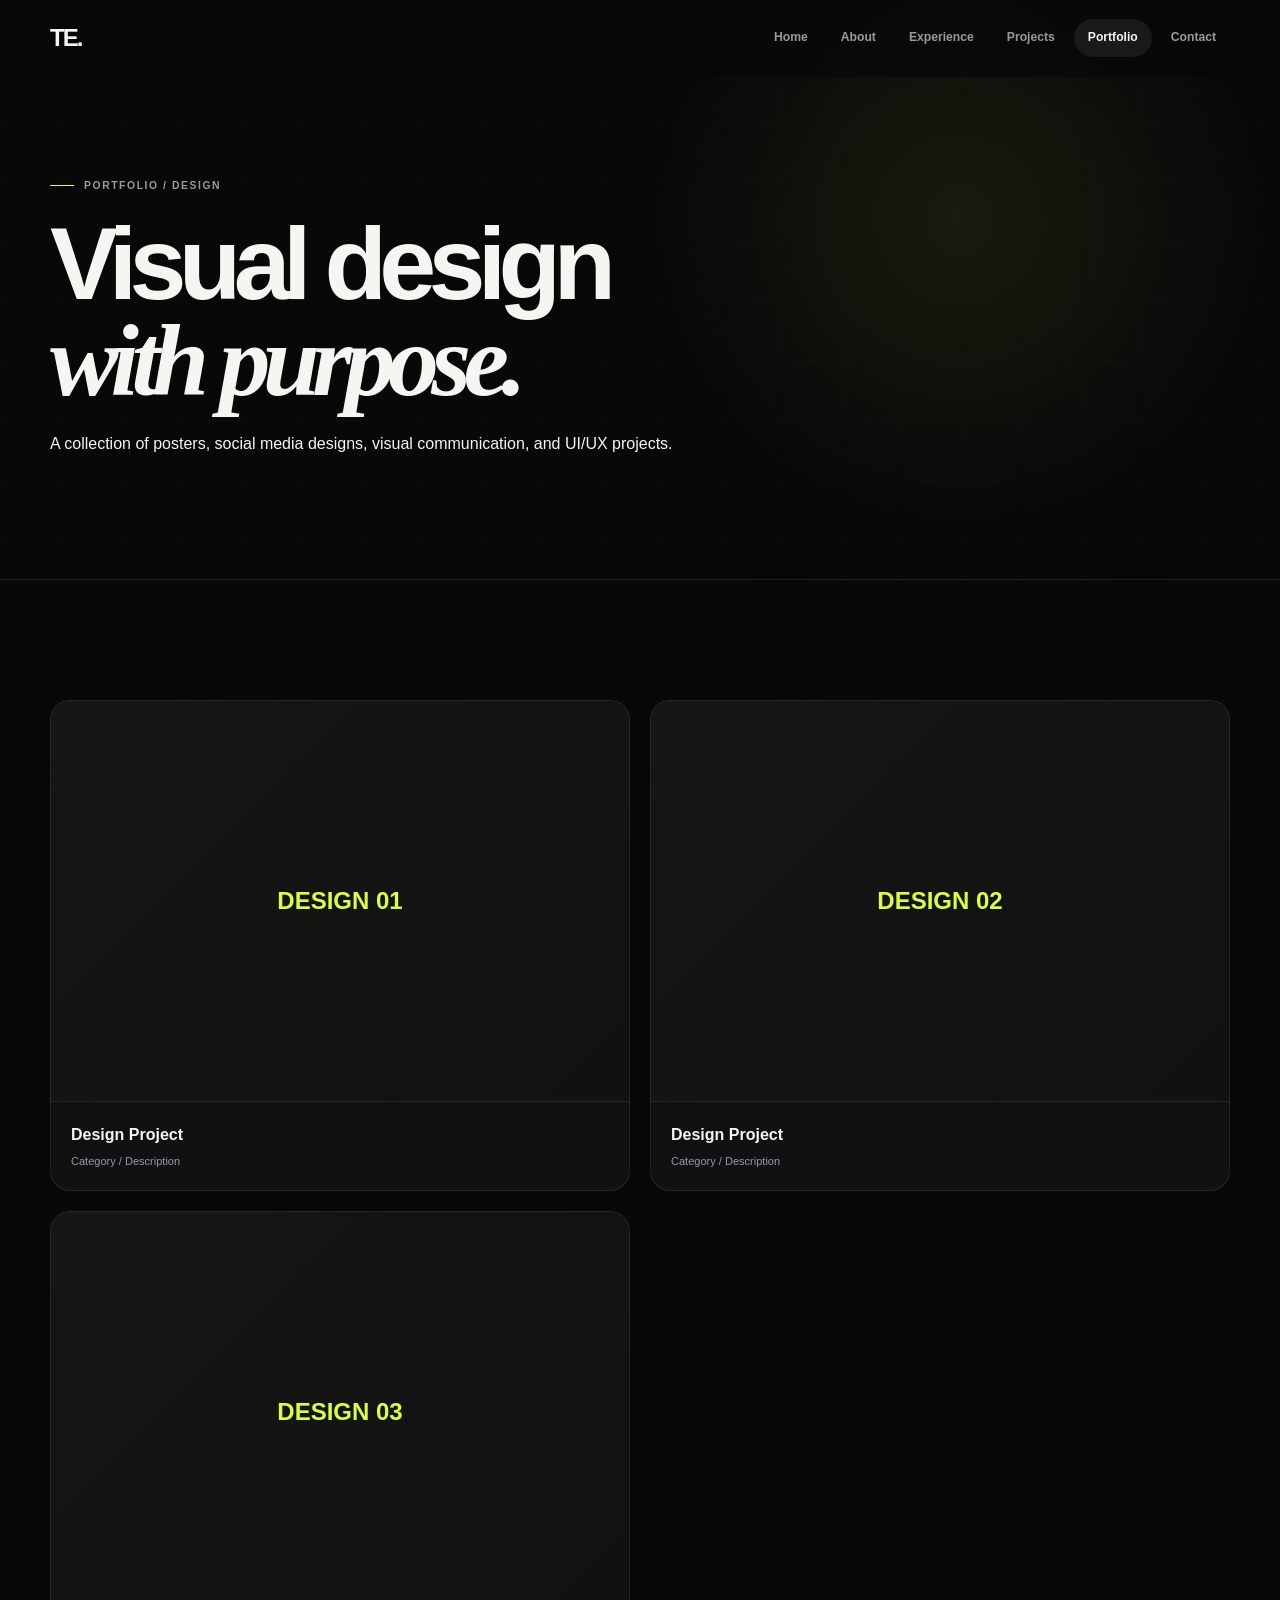
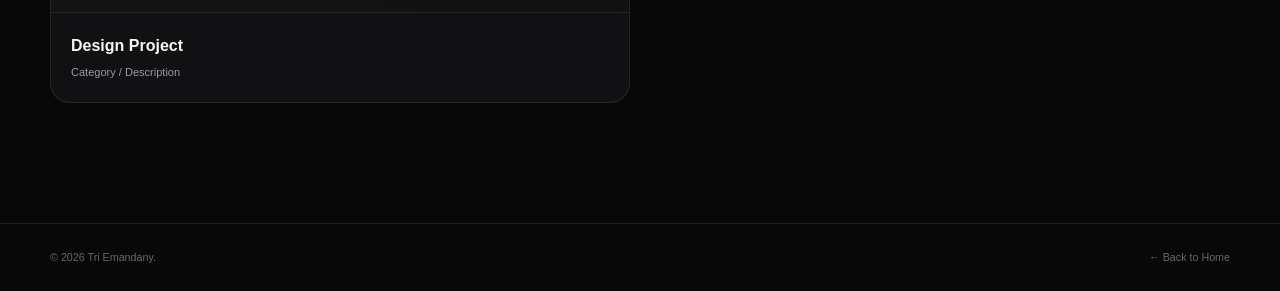
==== design.html @ a09cac3f "Add files via upload" ====
<!DOCTYPE html>
<html lang="en">

<head>

    <meta charset="UTF-8">

    <meta
        name="viewport"
        content="width=device-width, initial-scale=1.0"
    >

    <meta
        name="description"
        content="Tri Emandany — Design Portfolio"
    >

    <title>
        Design Portfolio — Tri Emandany
    </title>

    <link rel="stylesheet" href="style.css">

</head>


<body>

<header class="site-header">

    <div class="container">

        <a
            href="index.html"
            class="logo"
        >
            TE.
        </a>


        <button
            class="menu-toggle"
            type="button"
            aria-label="Open navigation"
            aria-expanded="false"
        >
            <span></span>
            <span></span>
        </button>


        <nav
            class="navigation"
            aria-label="Main navigation"
        >

            <a href="index.html">
                Home
            </a>

            <a href="index.html#about">
                About
            </a>

            <a href="index.html#experience">
                Experience
            </a>

            <a href="index.html#projects">
                Projects
            </a>

            <a
                href="design.html"
                class="active"
            >
                Portfolio
            </a>

            <a href="index.html#contact">
                Contact
            </a>

        </nav>

    </div>

</header>


<main>

    <section class="portfolio-page-header">

        <div class="container">

            <p class="section-label">
                PORTFOLIO / DESIGN
            </p>

            <h1>
                Visual design
                <em>with purpose.</em>
            </h1>

            <p>
                A collection of posters, social media
                designs, visual communication, and
                UI/UX projects.
            </p>

        </div>

    </section>


    <section class="section portfolio-gallery">

        <div class="container">

            <!-- Design projects will be added here -->

            <div class="gallery-grid">

                <article class="gallery-item">
                    <div class="gallery-placeholder">
                        DESIGN 01
                    </div>

                    <div class="gallery-info">
                        <h2>
                            Design Project
                        </h2>

                        <p>
                            Category / Description
                        </p>
                    </div>
                </article>


                <article class="gallery-item">
                    <div class="gallery-placeholder">
                        DESIGN 02
                    </div>

                    <div class="gallery-info">
                        <h2>
                            Design Project
                        </h2>

                        <p>
                            Category / Description
                        </p>
                    </div>
                </article>


                <article class="gallery-item">
                    <div class="gallery-placeholder">
                        DESIGN 03
                    </div>

                    <div class="gallery-info">
                        <h2>
                            Design Project
                        </h2>

                        <p>
                            Category / Description
                        </p>
                    </div>
                </article>

            </div>

        </div>

    </section>

</main>


<footer>

    <div class="container footer-content">

        <p>
            © 2026 Tri Emandany.
        </p>

        <a href="index.html">
            ← Back to Home
        </a>

    </div>

</footer>


<script src="main.js"></script>

</body>

</html>
---- style.css ----
/* =========================================================
   TRI EMANDANY PORTFOLIO
   FINAL GLOBAL CSS
   ========================================================= */

:root {

    --bg: #080809;
    --bg-soft: #0d0d0f;

    --surface: #111113;
    --surface-hover: #1a1a1d;

    --text: #f5f5f2;
    --text-soft: #d8d8dc;

    --muted: #99999f;
    --muted-dark: #66666d;

    --border: rgba(255,255,255,.09);
    --border-soft: rgba(255,255,255,.05);
    --border-hover: rgba(255,255,255,.20);

    --accent: #d9ff3f;
    --accent-hover: #c8ed34;

    --serif: "Playfair Display", Georgia, serif;
    --sans: "Inter", Arial, sans-serif;

    --container: 1180px;

    --radius-sm: 10px;
    --radius-md: 20px;
    --radius-lg: 28px;

    --ease: cubic-bezier(.2,.7,.2,1);
}


/* =========================================================
   RESET
   ========================================================= */

* {
    margin: 0;
    padding: 0;
    box-sizing: border-box;
}

html {
    scroll-behavior: smooth;
}

body {
    min-width: 320px;

    background: var(--bg);
    color: var(--text);

    font-family: var(--sans);

    line-height: 1.6;

    overflow-x: hidden;
}

body.menu-open {
    overflow: hidden;
}

a {
    color: inherit;
    text-decoration: none;
}

button,
input,
textarea,
select {
    font: inherit;
}

button {
    color: inherit;
}

img,
iframe,
video {
    max-width: 100%;
}

img {
    display: block;
}

::selection {
    background: var(--accent);
    color: var(--bg);
}


/* =========================================================
   SCROLLBAR
   ========================================================= */

::-webkit-scrollbar {
    width: 8px;
}

::-webkit-scrollbar-track {
    background: var(--bg);
}

::-webkit-scrollbar-thumb {
    background: #303034;
    border-radius: 999px;
}

::-webkit-scrollbar-thumb:hover {
    background: #45454b;
}


/* =========================================================
   CONTAINER
   ========================================================= */

.container {
    width:
        min(
            var(--container),
            calc(100% - 40px)
        );

    margin-inline: auto;
}


/* =========================================================
   HEADER
   ========================================================= */

.site-header {
    position: fixed;

    top: 0;
    left: 0;

    width: 100%;

    z-index: 1000;

    background:
        rgba(8,8,9,.70);

    backdrop-filter:
        blur(18px);

    -webkit-backdrop-filter:
        blur(18px);

    border-bottom:
        1px solid transparent;

    transition:
        background .3s ease,
        border-color .3s ease,
        box-shadow .3s ease;
}

.site-header.scrolled {
    background:
        rgba(8,8,9,.94);

    border-color:
        var(--border);

    box-shadow:
        0 10px 35px
        rgba(0,0,0,.18);
}

.site-header > .container {
    min-height:
        76px;

    display:
        flex;

    align-items:
        center;

    justify-content:
        space-between;
}


/* =========================================================
   LOGO
   ========================================================= */

.logo {
    display:
        inline-flex;

    align-items:
        center;

    font-size:
        1.5rem;

    font-weight:
        800;

    letter-spacing:
        -.08em;
}

.logo span {
    color:
        var(--accent);
}


/* =========================================================
   NAV
   ========================================================= */

.navigation {
    display:
        flex;

    align-items:
        center;

    gap:
        5px;
}

.navigation > a {
    min-height:
        38px;

    padding:
        0 14px;

    display:
        inline-flex;

    align-items:
        center;

    border-radius:
        999px;

    color:
        var(--muted);

    font-size:
        .76rem;

    font-weight:
        600;

    transition:
        color .25s ease,
        background .25s ease;
}

.navigation > a:hover,
.navigation > a.active {
    color:
        var(--text);

    background:
        rgba(255,255,255,.07);
}


/* =========================================================
   NAV DROPDOWN
   ========================================================= */

.nav-dropdown {
    position:
        relative;
}

.nav-dropdown-button {
    min-height:
        38px;

    padding:
        0 14px;

    display:
        inline-flex;

    align-items:
        center;

    gap:
        5px;

    border:
        0;

    border-radius:
        999px;

    background:
        transparent;

    color:
        var(--muted);

    cursor:
        pointer;

    font-size:
        .76rem;

    font-weight:
        600;

    transition:
        color .25s ease,
        background .25s ease;
}

.nav-dropdown-button:hover {
    color:
        var(--text);

    background:
        rgba(255,255,255,.07);
}

.nav-dropdown-button span {
    font-size:
        .62rem;

    transition:
        transform .25s ease;
}

.nav-dropdown.open
.nav-dropdown-button span {
    transform:
        rotate(180deg);
}

.nav-dropdown-menu {
    position:
        absolute;

    top:
        calc(100% + 10px);

    left:
        50%;

    min-width:
        190px;

    padding:
        8px;

    transform:
        translate(-50%,10px);

    opacity:
        0;

    visibility:
        hidden;

    pointer-events:
        none;

    background:
        rgba(17,17,19,.97);

    backdrop-filter:
        blur(18px);

    border:
        1px solid
        var(--border);

    border-radius:
        var(--radius-sm);

    box-shadow:
        0 20px 50px
        rgba(0,0,0,.3);

    transition:
        opacity .25s ease,
        transform .25s ease,
        visibility .25s ease;
}

.nav-dropdown:hover
.nav-dropdown-menu,
.nav-dropdown.open
.nav-dropdown-menu {
    opacity:
        1;

    visibility:
        visible;

    pointer-events:
        auto;

    transform:
        translate(-50%,0);
}

.nav-dropdown-menu a {
    display:
        block;

    padding:
        11px 12px;

    border-radius:
        8px;

    color:
        var(--muted);

    font-size:
        .73rem;

    font-weight:
        600;
}

.nav-dropdown-menu a:hover,
.nav-dropdown-menu a.active {
    color:
        var(--text);

    background:
        rgba(255,255,255,.06);
}


/* =========================================================
   MOBILE MENU
   ========================================================= */

.menu-toggle {
    display:
        none;

    width:
        44px;

    height:
        44px;

    border:
        0;

    background:
        transparent;

    cursor:
        pointer;
}

.menu-toggle span {
    display:
        block;

    width:
        22px;

    height:
        1px;

    margin:
        5px auto;

    background:
        var(--text);

    transition:
        transform .25s ease;
}

.menu-toggle.open
span:first-child {
    transform:
        translateY(3px)
        rotate(45deg);
}

.menu-toggle.open
span:last-child {
    transform:
        translateY(-3px)
        rotate(-45deg);
}


/* =========================================================
   GENERAL
   ========================================================= */

.section {
    padding:
        120px 0;
}

.section-label,
.hero-label {
    display:
        flex;

    align-items:
        center;

    gap:
        10px;

    color:
        var(--muted);

    font-size:
        .65rem;

    font-weight:
        700;

    letter-spacing:
        .15em;

    text-transform:
        uppercase;
}

.section-label::before,
.hero-label::before {
    content:
        "";

    width:
        24px;

    height:
        1px;

    background:
        var(--accent);
}

.section-heading {
    max-width:
        850px;

    margin-bottom:
        60px;
}

.section-heading h2 {
    margin-top:
        18px;

    font-size:
        clamp(
            2.7rem,
            5vw,
            5rem
        );

    line-height:
        .98;

    letter-spacing:
        -.065em;
}

.section-heading em,
.hero h1 em {
    font-family:
        var(--serif);

    font-weight:
        600;
}


/* =========================================================
   BUTTONS
   ========================================================= */

.button {
    min-height:
        48px;

    padding:
        0 20px;

    display:
        inline-flex;

    align-items:
        center;

    justify-content:
        center;

    gap:
        10px;

    border:
        1px solid transparent;

    border-radius:
        999px;

    font-size:
        .76rem;

    font-weight:
        700;

    transition:
        transform .25s ease,
        background .25s ease,
        color .25s ease,
        border-color .25s ease;
}

.button-primary {
    background:
        var(--accent);

    color:
        var(--bg);
}

.button-primary:hover {
    background:
        var(--accent-hover);

    transform:
        translateY(-3px);
}

.button-secondary {
    border-color:
        var(--border-hover);

    color:
        var(--text);
}

.button-secondary:hover {
    color:
        var(--bg);

    background:
        var(--accent);

    border-color:
        var(--accent);

    transform:
        translateY(-3px);
}


/* =========================================================
   HERO
   ========================================================= */

.hero {
    min-height:
        760px;

    padding:
        150px 0 100px;

    display:
        flex;

    align-items:
        center;

    position:
        relative;

    overflow:
        hidden;

    background:
        radial-gradient(
            circle at 78% 35%,
            rgba(217,255,63,.08),
            transparent 30%
        );
}

.hero::before {
    content:
        "";

    position:
        absolute;

    inset:
        0;

    background-image:
        linear-gradient(
            rgba(255,255,255,.025)
            1px,
            transparent 1px
        ),
        linear-gradient(
            90deg,
            rgba(255,255,255,.025)
            1px,
            transparent 1px
        );

    background-size:
        60px 60px;

    opacity:
        .4;

    mask-image:
        linear-gradient(
            to bottom,
            black,
            transparent
        );
}

.hero-container {
    display:
        grid;

    grid-template-columns:
        minmax(0,1.25fr)
        minmax(300px,.75fr);

    gap:
        80px;

    align-items:
        center;

    position:
        relative;

    z-index:
        2;
}

.hero h1 {
    max-width:
        800px;

    margin:
        22px 0;

    font-size:
        clamp(
            3.6rem,
            8vw,
            7.5rem
        );

    line-height:
        .93;

    letter-spacing:
        -.075em;

    font-weight:
        800;
}

.hero h1 span {
    color:
        var(--accent);
}

.hero h1 em {
    display:
        block;
}

.hero-description {
    max-width:
        590px;

    color:
        var(--muted);

    font-size:
        1rem;

    line-height:
        1.8;
}

.hero-actions {
    display:
        flex;

    flex-wrap:
        wrap;

    gap:
        12px;

    margin-top:
        34px;
}

.hero-meta {
    display:
        flex;

    flex-wrap:
        wrap;

    gap:
        35px;

    margin-top:
        32px;
}

.hero-meta-item {
    display:
        flex;

    flex-direction:
        column;

    gap:
        3px;
}

.hero-meta-item span {
    color:
        var(--muted-dark);

    font-size:
        .62rem;

    text-transform:
        uppercase;

    letter-spacing:
        .1em;
}

.hero-meta-item strong {
    color:
        var(--text-soft);

    font-size:
        .74rem;

    font-weight:
        500;
}


/* =========================================================
   HERO CARD
   ========================================================= */

.hero-card {
    min-height:
        430px;

    padding:
        25px;

    display:
        flex;

    flex-direction:
        column;

    justify-content:
        space-between;

    border:
        1px solid
        var(--border);

    border-radius:
        var(--radius-lg);

    background:
        linear-gradient(
            145deg,
            rgba(255,255,255,.07),
            rgba(255,255,255,.015)
        );

    box-shadow:
        inset 0 1px
        rgba(255,255,255,.05);

    transform:
        rotate(2deg);

    transition:
        transform .45s ease;
}

.hero-card:hover {
    transform:
        rotate(0deg)
        translateY(-6px);
}

.availability {
    display:
        flex;

    align-items:
        center;

    gap:
        9px;

    color:
        var(--muted);

    font-size:
        .63rem;

    letter-spacing:
        .08em;

    text-transform:
        uppercase;
}

.status-dot {
    width:
        7px;

    height:
        7px;

    border-radius:
        50%;

    background:
        var(--accent);

    box-shadow:
        0 0 15px
        rgba(217,255,63,.65);
}

.hero-monogram {
    font-size:
        clamp(
            7rem,
            15vw,
            11rem
        );

    line-height:
        .7;

    font-weight:
        800;

    letter-spacing:
        -.12em;

    color:
        transparent;

    -webkit-text-stroke:
        1px
        rgba(255,255,255,.24);
}

.hero-card > p {
    max-width:
        270px;

    color:
        #b8b8bc;

    font-size:
        .84rem;
}

.scroll-indicator {
    display:
        flex;

    align-items:
        center;

    gap:
        8px;

    color:
        var(--muted-dark);

    font-size:
        .63rem;

    text-transform:
        uppercase;

    letter-spacing:
        .1em;
}

.scroll-indicator span {
    width:
        7px;

    height:
        7px;

    border:
        1px solid
        var(--accent);

    border-radius:
        50%;
}


/* =========================================================
   ABOUT
   ========================================================= */

.about {
    background:
        var(--bg-soft);

    border-top:
        1px solid
        var(--border);

    border-bottom:
        1px solid
        var(--border);
}

.about-profile-layout {
    display:
        grid;

    grid-template-columns:
        minmax(280px,.65fr)
        minmax(0,1.35fr);

    gap:
        80px;

    align-items:
        center;
}

.profile-column {
    display:
        flex;

    flex-direction:
        column;

    align-items:
        center;
}

.profile-picture-wrapper {
    width:
        clamp(
            230px,
            28vw,
            360px
        );

    aspect-ratio:
        1;

    position:
        relative;

    display:
        grid;

    place-items:
        center;
}

.profile-picture {
    width:
        calc(100% - 22px);

    height:
        calc(100% - 22px);

    object-fit:
        cover;

    border-radius:
        50%;

    border:
        1px solid
        rgba(255,255,255,.16);

    background:
        var(--surface);

    position:
        relative;

    z-index:
        2;

    transition:
        transform .45s ease,
        border-color .35s ease;
}

.profile-picture-wrapper:hover
.profile-picture {
    transform:
        scale(1.025);

    border-color:
        rgba(217,255,63,.35);
}

.profile-ring {
    position:
        absolute;

    inset:
        0;

    border:
        1px solid
        var(--accent);

    border-radius:
        50%;

    opacity:
        .42;

    z-index:
        1;

    transform:
        rotate(-12deg);

    transition:
        transform .55s ease,
        opacity .35s ease;
}

.profile-picture-wrapper:hover
.profile-ring {
    transform:
        rotate(8deg)
        scale(1.035);

    opacity:
        .75;
}

.profile-picture-wrapper::after {
    content:
        "";

    position:
        absolute;

    width:
        78%;

    height:
        78%;

    border:
        1px dashed
        rgba(255,255,255,.12);

    border-radius:
        50%;

    z-index:
        0;

    transform:
        translate(
            10px,
            -8px
        );
}

.profile-caption {
    margin-top:
        25px;

    text-align:
        center;
}

.profile-caption span {
    display:
        block;

    margin-bottom:
        5px;

    color:
        var(--text);

    font-size:
        .7rem;

    font-weight:
        800;

    letter-spacing:
        .16em;
}

.profile-caption p {
    color:
        var(--muted);

    font-size:
        .67rem;
}

.about-content {
    display:
        flex;

    flex-direction:
        column;

    gap:
        18px;
}

.about-lead {
    max-width:
        650px;

    color:
        var(--text-soft);

    font-size:
        1.25rem;

    line-height:
        1.6;
}

.about-content >
p:not(.about-lead) {
    max-width:
        650px;

    color:
        var(--muted);

    font-size:
        .85rem;

    line-height:
        1.75;
}

.about-note {
    display:
        flex;

    gap:
        18px;

    padding:
        25px 0;

    margin:
        8px 0;

    border-top:
        1px solid
        var(--border);

    border-bottom:
        1px solid
        var(--border);
}

.about-note > span {
    color:
        var(--accent);

    font-size:
        .65rem;

    font-weight:
        700;
}

.about-note p {
    color:
        var(--muted);

    font-size:
        .75rem;
}


/* =========================================================
   VIDEO CARD
   ========================================================= */

.video-card {
    overflow:
        hidden;

    margin-top:
        8px;

    border:
        1px solid
        var(--border);

    border-radius:
        var(--radius-md);

    background:
        var(--surface);
}

.video-header {
    min-height:
        68px;

    padding:
        15px 20px;

    display:
        flex;

    align-items:
        center;

    justify-content:
        space-between;

    border-bottom:
        1px solid
        var(--border);
}

.video-header small {
    display:
        block;

    margin-bottom:
        4px;

    color:
        var(--accent);

    font-size:
        .55rem;

    letter-spacing:
        .13em;
}

.video-header h3 {
    font-size:
        .84rem;
}

.video-header > span {
    color:
        var(--muted-dark);
}

.video-card iframe {
    display:
        block;

    width:
        100%;

    aspect-ratio:
        16 / 9;

    border:
        0;
}


/* =========================================================
   EXPERIENCE
   ========================================================= */

.experience {
    background:
        var(--bg);
}


.experience-list {
    border-top:
        1px solid
        var(--border);
}


.experience-item {

    min-height:
        145px;

    display:
        grid;

    grid-template-columns:
        150px
        minmax(0,1fr)
        150px;

    gap:
        35px;

    align-items:
        center;

    padding:
        30px
        0;

    border-bottom:
        1px solid
        var(--border);

    position:
        relative;

    transition:
        padding .3s ease,
        background .3s ease;

}


.experience-item:hover {

    padding-left:
        12px;

    background:
        linear-gradient(
            90deg,
            rgba(217,255,63,.025),
            transparent
        );

}


.experience-year {

    color:
        var(--muted-dark);

    font-size:
        .68rem;

    font-weight:
        700;

    letter-spacing:
        .08em;

    text-transform:
        uppercase;

}


.experience-content h3 {

    margin-bottom:
        4px;

    font-size:
        1rem;

    font-weight:
        600;

}


.experience-content span {

    display:
        block;

    margin-bottom:
        10px;

    color:
        var(--accent);

    font-size:
        .63rem;

    font-weight:
        700;

    letter-spacing:
        .1em;

    text-transform:
        uppercase;

}


.experience-content p {

    max-width:
        720px;

    color:
        var(--muted);

    font-size:
        .78rem;

    line-height:
        1.7;

}


/* =========================================================
   COMPANY LOGO
   ========================================================= */

.experience-logo {

    width:
        110px;

    height:
        82px;

    justify-self:
        end;

    display:
        flex;

    align-items:
        center;

    justify-content:
        center;

    padding:
        12px;

    border:
        1px solid
        var(--border);

    border-radius:
        16px;

    background:
        rgba(255,255,255,.025);

    transition:
        transform .3s ease,
        border-color .3s ease,
        background .3s ease;

}


.experience-item:hover
.experience-logo {

    transform:
        translateY(-3px);

    border-color:
        rgba(217,255,63,.3);

    background:
        rgba(217,255,63,.03);

}


.experience-logo img {

    width:
        100%;

    height:
        100%;

    object-fit:
        contain;

}


/* Broken logo fallback */

.experience-logo.image-error::after {

    content:
        "LOGO";

    color:
        var(--muted-dark);

    font-size:
        .6rem;

    font-weight:
        700;

    letter-spacing:
        .1em;

}


/* =========================================================
   PROJECTS
   ========================================================= */

.project-grid {

    display:
        grid;

    grid-template-columns:
        repeat(
            2,
            minmax(0,1fr)
        );

    gap:
        18px;

}

.project-card {

    min-height:
        310px;

    padding:
        28px;

    display:
        flex;

    flex-direction:
        column;

    justify-content:
        space-between;

    position:
        relative;

    overflow:
        hidden;

    border:
        1px solid
        var(--border);

    border-radius:
        var(--radius-md);

    background:
        var(--surface);

    transition:
        transform .3s var(--ease),
        border-color .3s ease,
        background .3s ease;

}

.project-card:hover {

    transform:
        translateY(-6px);

    border-color:
        rgba(217,255,63,.3);

    background:
        var(--surface-hover);

}

.project-number {

    color:
        var(--accent);

    font-size:
        .63rem;

    font-weight:
        700;

}

.project-content {

    margin-top:
        50px;

}

.project-category {

    display:
        inline-block;

    margin-bottom:
        10px;

    color:
        var(--muted-dark);

    font-size:
        .6rem;

    font-weight:
        700;

    letter-spacing:
        .1em;

}

.project-content h3 {

    margin-bottom:
        8px;

    font-size:
        1.35rem;

}

.project-content p {

    max-width:
        460px;

    color:
        var(--muted);

    font-size:
        .75rem;

}

.project-link {

    margin-top:
        24px;

    color:
        var(--text);

    font-size:
        .72rem;

    font-weight:
        600;

    transition:
        color .25s ease;

}

.project-card:hover
.project-link {

    color:
        var(--accent);

}


/* =========================================================
   PORTFOLIO CATEGORY
   ========================================================= */

.portfolio-overview {

    background:
        var(--bg-soft);

    border-top:
        1px solid
        var(--border);

    border-bottom:
        1px solid
        var(--border);

}

.portfolio-category-grid {

    display:
        grid;

    grid-template-columns:
        repeat(
            3,
            minmax(0,1fr)
        );

    gap:
        18px;

}

.portfolio-category {

    min-height:
        350px;

    padding:
        28px;

    display:
        flex;

    flex-direction:
        column;

    justify-content:
        space-between;

    position:
        relative;

    overflow:
        hidden;

    border:
        1px solid
        var(--border);

    border-radius:
        var(--radius-lg);

    transition:
        transform .35s ease,
        border-color .35s ease;

}

.portfolio-category:hover {

    transform:
        translateY(-7px);

    border-color:
        var(--border-hover);

}

.portfolio-category >
span:first-child {

    color:
        var(--accent);

    font-size:
        .63rem;

    font-weight:
        700;

}

.portfolio-category > div {

    position:
        relative;

    z-index:
        2;

}

.portfolio-category >
div > span {

    display:
        block;

    margin-bottom:
        8px;

    color:
        rgba(255,255,255,.43);

    font-size:
        .58rem;

    font-weight:
        700;

    letter-spacing:
        .13em;

}

.portfolio-category h3 {

    margin-bottom:
        8px;

    font-size:
        2.5rem;

    letter-spacing:
        -.06em;

}

.portfolio-category p {

    max-width:
        280px;

    color:
        rgba(255,255,255,.56);

    font-size:
        .72rem;

}

.portfolio-category strong {

    position:
        relative;

    z-index:
        2;

    color:
        var(--text);

    font-size:
        .71rem;

}

.portfolio-category:hover strong {

    color:
        var(--accent);

}

.design-category {

    background:
        linear-gradient(
            145deg,
            #171c14,
            #101210
        );

}

.video-category {

    background:
        linear-gradient(
            145deg,
            #16161b,
            #101012
        );

}

.documentation-category {

    background:
        linear-gradient(
            145deg,
            #181515,
            #101010
        );

}


/* =========================================================
   SKILLS
   ========================================================= */

.skills-grid {

    display:
        grid;

    grid-template-columns:
        repeat(
            3,
            minmax(0,1fr)
        );

    gap:
        18px;

}

.skill-group {

    padding:
        25px;

    border-top:
        1px solid
        var(--border);

}

.skill-group h3 {

    margin-bottom:
        22px;

    font-size:
        .95rem;

}

.skill-group ul {

    display:
        grid;

    gap:
        10px;

    list-style:
        none;

}

.skill-group li {

    padding-bottom:
        10px;

    border-bottom:
        1px solid
        var(--border-soft);

    color:
        var(--muted);

    font-size:
        .74rem;

}


/* =========================================================
   CONTACT
   ========================================================= */

.contact {

    padding-bottom:
        100px;

    background:
        var(--bg-soft);

    border-top:
        1px solid
        var(--border);

}

.contact-wrapper {

    display:
        grid;

    grid-template-columns:
        minmax(0,1fr)
        minmax(300px,.8fr);

    gap:
        80px;

    padding:
        60px;

    border:
        1px solid
        var(--border);

    border-radius:
        var(--radius-lg);

    background:
        linear-gradient(
            145deg,
            rgba(255,255,255,.055),
            rgba(255,255,255,.01)
        );

}

.contact-intro h2 {

    max-width:
        650px;

    margin:
        18px 0;

    font-size:
        clamp(
            3rem,
            6vw,
            5.3rem
        );

    line-height:
        .95;

    letter-spacing:
        -.07em;

}

.contact-intro > p {

    max-width:
        480px;

    color:
        var(--muted);

    font-size:
        .81rem;

}

.contact-details {

    align-self:
        end;

}

.contact-item {

    min-height:
        60px;

    display:
        grid;

    grid-template-columns:
        90px
        minmax(0,1fr)
        25px;

    align-items:
        center;

    gap:
        10px;

    padding:
        15px 0;

    border-top:
        1px solid
        var(--border);

}

.contact-item:last-child {

    border-bottom:
        1px solid
        var(--border);

}

.contact-item > span {

    color:
        var(--muted-dark);

    font-size:
        .6rem;

    text-transform:
        uppercase;

    letter-spacing:
        .1em;

}

.contact-item > strong {

    color:
        var(--text-soft);

    font-size:
        .74rem;

    font-weight:
        600;

    overflow-wrap:
        anywhere;

}

.contact-item > b {

    color:
        var(--accent);

    text-align:
        right;

}


/* =========================================================
   SUBPAGE
   ========================================================= */

.portfolio-page-header,
.video-page-hero {

    min-height:
        580px;

    display:
        flex;

    align-items:
        center;

    padding:
        145px
        0
        90px;

    position:
        relative;

    overflow:
        hidden;

    border-bottom:
        1px solid
        var(--border);

    background:
        radial-gradient(
            circle at 75% 38%,
            rgba(217,255,63,.08),
            transparent 30%
        );

}

.portfolio-page-header::before,
.video-page-hero::before {

    content:
        "";

    position:
        absolute;

    inset:
        0;

    background-image:
        linear-gradient(
            rgba(255,255,255,.025)
            1px,
            transparent 1px
        ),
        linear-gradient(
            90deg,
            rgba(255,255,255,.025)
            1px,
            transparent 1px
        );

    background-size:
        60px 60px;

    opacity:
        .35;

}

.portfolio-page-header h1,
.video-page-hero h1 {

    position:
        relative;

    z-index:
        1;

    max-width:
        900px;

    margin:
        22px 0;

    font-size:
        clamp(
            3.5rem,
            8vw,
            7rem
        );

    line-height:
        .94;

    letter-spacing:
        -.075em;

}

.portfolio-page-header h1 em,
.video-page-hero h1 em {

    display:
        block;

    font-family:
        var(--serif);

    font-weight:
        600;

}


/* =========================================================
   GALLERY
   ========================================================= */

.gallery-grid {

    display:
        grid;

    grid-template-columns:
        repeat(
            2,
            minmax(0,1fr)
        );

    gap:
        20px;

}

.gallery-item {

    overflow:
        hidden;

    border:
        1px solid
        var(--border);

    border-radius:
        var(--radius-md);

    background:
        var(--surface);

}

.gallery-image {

    aspect-ratio:
        4 / 3;

    overflow:
        hidden;

}

.gallery-image img {

    width:
        100%;

    height:
        100%;

    object-fit:
        cover;

    transition:
        transform .6s ease;

}

.gallery-item:hover
.gallery-image img {

    transform:
        scale(1.04);

}

.gallery-placeholder {

    min-height:
        400px;

    display:
        grid;

    place-items:
        center;

    color:
        var(--accent);

    background:
        linear-gradient(
            135deg,
            #151715,
            #101110
        );

    font-size:
        1.5rem;

    font-weight:
        800;

}

.gallery-info {

    padding:
        20px;

    border-top:
        1px solid
        var(--border);

}

.gallery-info > span {

    display:
        block;

    margin-bottom:
        7px;

    color:
        var(--accent);

    font-size:
        .56rem;

    font-weight:
        700;

    letter-spacing:
        .12em;

}

.gallery-info h2 {

    margin-bottom:
        5px;

    font-size:
        1rem;

}

.gallery-info p {

    color:
        var(--muted);

    font-size:
        .69rem;

}


/* =========================================================
   VIDEO CATEGORY
   ========================================================= */

.video-categories {

    padding:
        95px
        0
        120px;

    background:
        var(--bg);

}

.video-category-intro {

    margin-bottom:
        25px;

    padding-bottom:
        15px;

    border-bottom:
        1px solid
        var(--border);

}

.video-category {

    border-bottom:
        1px solid
        var(--border);

}

.video-category-heading {

    width:
        100%;

    min-height:
        155px;

    padding:
        25px 0;

    display:
        flex;

    align-items:
        center;

    justify-content:
        space-between;

    border:
        0;

    background:
        transparent;

    color:
        var(--text);

    text-align:
        left;

    cursor:
        pointer;

}

.category-title {

    display:
        flex;

    align-items:
        center;

    gap:
        30px;

}

.category-number {

    min-width:
        45px;

    color:
        var(--accent);

    font-size:
        .64rem;

}

.category-title small {

    display:
        block;

    margin-bottom:
        6px;

    color:
        var(--muted-dark);

    font-size:
        .55rem;

    letter-spacing:
        .14em;

}

.category-title h2 {

    font-size:
        clamp(
            2.2rem,
            5vw,
            4.5rem
        );

    line-height:
        1;

    letter-spacing:
        -.06em;

}

.category-controls {

    display:
        flex;

    align-items:
        center;

    gap:
        18px;

}

.category-count {

    color:
        var(--muted-dark);

    font-size:
        .57rem;

    font-weight:
        700;

    letter-spacing:
        .1em;

}

.category-arrow {

    width:
        48px;

    height:
        48px;

    display:
        grid;

    place-items:
        center;

    border:
        1px solid
        var(--border);

    border-radius:
        50%;

    color:
        var(--accent);

    transition:
        .4s ease;

}

.video-category.open
.category-arrow {

    transform:
        rotate(-45deg);

    background:
        var(--accent);

    color:
        var(--bg);

    border-color:
        var(--accent);

}


/* =========================================================
   VIDEO CAROUSEL
   ========================================================= */

.video-dropdown {

    display:
        grid;

    grid-template-rows:
        0fr;

    opacity:
        0;

    transition:
        grid-template-rows .55s var(--ease),
        opacity .35s ease;

}

.video-category.open
.video-dropdown {

    grid-template-rows:
        1fr;

    opacity:
        1;

}

.video-carousel {

    min-width:
        0;

    position:
        relative;

    overflow:
        hidden;

    padding-bottom:
        35px;

}

.video-track {

    min-width:
        0;

    display:
        flex;

    gap:
        20px;

    overflow-x:
        auto;

    overflow-y:
        hidden;

    scroll-behavior:
        smooth;

    scroll-snap-type:
        x proximity;

    padding:
        0 75px 12px;

    scrollbar-width:
        thin;

    scrollbar-color:
        #36363a
        transparent;

}

.video-track::-webkit-scrollbar {

    height:
        5px;

}

.video-track::-webkit-scrollbar-thumb {

    background:
        #333338;

    border-radius:
        999px;

}

.showcase-video {

    flex:
        0 0
        min(
            430px,
            72vw
        );

    overflow:
        hidden;

    scroll-snap-align:
        start;

    border:
        1px solid
        var(--border);

    border-radius:
        var(--radius-md);

    background:
        var(--surface);

}

.showcase-video-player {

    width:
        100%;

    aspect-ratio:
        16 / 9;

    background:
        #030304;

}

.showcase-video-player iframe {

    width:
        100%;

    height:
        100%;

    border:
        0;

}

.showcase-video-info {

    padding:
        20px;

    border-top:
        1px solid
        var(--border);

}

.showcase-video-info span {

    display:
        block;

    margin-bottom:
        7px;

    color:
        var(--accent);

    font-size:
        .56rem;

    font-weight:
        700;

}

.showcase-video-info h3 {

    margin-bottom:
        6px;

    font-size:
        1rem;

}

.showcase-video-info p {

    color:
        var(--muted);

    font-size:
        .71rem;

}

.placeholder-video {

    display:
        flex;

    align-items:
        center;

}

.placeholder-content {

    padding:
        30px;

}

.placeholder-content span {

    display:
        block;

    margin-bottom:
        10px;

    color:
        var(--accent);

    font-size:
        .56rem;

    font-weight:
        700;

}

.placeholder-content strong {

    display:
        block;

    margin-bottom:
        7px;

    font-family:
        var(--serif);

    font-size:
        1.65rem;

}

.placeholder-content small {

    color:
        var(--muted);

}


/* =========================================================
   CAROUSEL BUTTON
   ========================================================= */

.carousel-button {

    position:
        absolute;

    top:
        50%;

    transform:
        translateY(-50%);

    z-index:
        5;

    width:
        42px;

    height:
        42px;

    display:
        grid;

    place-items:
        center;

    border:
        1px solid
        var(--border-hover);

    border-radius:
        50%;

    background:
        rgba(8,8,9,.9);

    color:
        var(--text);

    cursor:
        pointer;

}

.carousel-button:hover {

    background:
        var(--accent);

    color:
        var(--bg);

    border-color:
        var(--accent);

}

.carousel-prev {
    left:
        16px;
}

.carousel-next {
    right:
        16px;
}


/* =========================================================
   VIDEO CTA
   ========================================================= */

.video-cta {

    padding:
        110px
        0;

    background:
        var(--bg-soft);

    border-top:
        1px solid
        var(--border);

}

.video-cta h2 {

    margin:
        18px
        0;

    font-size:
        clamp(
            2.8rem,
            6vw,
            5rem
        );

    line-height:
        .96;

}

.video-cta h2 em {

    font-family:
        var(--serif);

}

.video-cta-buttons {

    display:
        flex;

    gap:
        12px;

    flex-wrap:
        wrap;

    margin-top:
        30px;

}


/* =========================================================
   FOOTER
   ========================================================= */

footer {

    padding:
        25px
        0;

    border-top:
        1px solid
        var(--border);

    color:
        var(--muted-dark);

    font-size:
        .67rem;

}

.footer-content {

    display:
        flex;

    align-items:
        center;

    justify-content:
        space-between;

}


/* =========================================================
   TABLET
   ========================================================= */

@media (max-width:1000px) {

    .hero-container,
    .about-profile-layout,
    .contact-wrapper {

        grid-template-columns:
            1fr;

    }


    .hero-card {

        max-width:
            520px;

        min-height:
            340px;

    }


    .profile-picture-wrapper {

        width:
            min(
                300px,
                50vw
            );

    }


    .portfolio-category-grid,
    .skills-grid {

        grid-template-columns:
            repeat(
                2,
                minmax(0,1fr)
            );

    }


    .experience-item {

        grid-template-columns:
            120px
            minmax(0,1fr)
            120px;

        gap:
            25px;

    }


    .experience-logo {

        width:
            90px;

        height:
            70px;

    }


    .video-track {

        padding-left:
            30px;

        padding-right:
            30px;

    }

}


/* =========================================================
   MOBILE
   ========================================================= */

@media (max-width:700px) {

    .container {

        width:
            calc(
                100% - 28px
            );

    }


    .section {

        padding:
            82px
            0;

    }


    /* NAV */

    .site-header > .container {

        min-height:
            68px;

    }


    .menu-toggle {

        display:
            block;

    }


    .navigation {

        position:
            absolute;

        top:
            100%;

        left:
            0;

        right:
            0;

        display:
            none;

        flex-direction:
            column;

        align-items:
            stretch;

        padding:
            10px
            14px
            18px;

        background:
            rgba(8,8,9,.98);

        border-bottom:
            1px solid
            var(--border);

    }


    .navigation.open {

        display:
            flex;

    }


    .navigation > a,
    .nav-dropdown-button {

        width:
            100%;

        min-height:
            46px;

        display:
            flex;

        align-items:
            center;

        padding:
            0 14px;

        border-radius:
            10px;

    }


    .navigation > a {

        justify-content:
            flex-start;

    }


    .nav-dropdown {

        width:
            100%;

    }


    .nav-dropdown-button {

        justify-content:
            space-between;

    }


    .nav-dropdown-menu {

        position:
            static;

        width:
            100%;

        min-width:
            0;

        padding:
            4px
            0
            0;

        transform:
            none;

        opacity:
            1;

        visibility:
            visible;

        pointer-events:
            auto;

        border:
            0;

        border-radius:
            0;

        background:
            transparent;

        box-shadow:
            none;

        backdrop-filter:
            none;

    }


    .nav-dropdown-menu a {

        padding:
            11px
            28px;

    }


    /* HERO */

    .hero {

        min-height:
            auto;

        padding:
            115px
            0
            70px;

    }


    .hero h1 {

        font-size:
            clamp(
                3rem,
                15vw,
                5rem
            );

    }


    .hero-description {

        font-size:
            .87rem;

    }


    .hero-actions {

        display:
            grid;

        grid-template-columns:
            1fr;

    }


    .hero-actions .button {

        width:
            100%;

    }


    .hero-card {

        min-height:
            285px;

        padding:
            20px;

        transform:
            none;

    }


    .hero-card:hover {

        transform:
            none;

    }


    /* ABOUT */

    .profile-picture-wrapper {

        width:
            min(
                250px,
                70vw
            );

    }


    .about-lead {

        font-size:
            1.05rem;

    }


    /* EXPERIENCE */

    .experience-item {

        grid-template-columns:
            1fr;

        gap:
            15px;

        padding:
            25px
            0;

    }


    .experience-year {

        color:
            var(--accent);

    }


    .experience-logo {

        width:
            88px;

        height:
            68px;

        justify-self:
            start;

        order:
            3;

    }


    /* PROJECTS */

    .project-grid {

        grid-template-columns:
            1fr;

    }


    .project-card {

        min-height:
            285px;

        padding:
            23px;

    }


    /* PORTFOLIO */

    .portfolio-category-grid,
    .skills-grid {

        grid-template-columns:
            1fr;

    }


    .portfolio-category {

        min-height:
            300px;

    }


    /* CONTACT */

    .contact-wrapper {

        padding:
            30px
            22px;

        gap:
            42px;

    }


    .contact-intro h2 {

        font-size:
            clamp(
                2.8rem,
                13vw,
                4.5rem
            );

    }


    .contact-item {

        grid-template-columns:
            70px
            minmax(0,1fr)
            18px;

    }


    /* SUBPAGE */

    .portfolio-page-header,
    .video-page-hero {

        min-height:
            auto;

        padding:
            120px
            0
            70px;

    }


    .portfolio-page-header h1,
    .video-page-hero h1 {

        font-size:
            clamp(
                3rem,
                15vw,
                5rem
            );

    }


    /* GALLERY */

    .gallery-grid {

        grid-template-columns:
            1fr;

    }


    .gallery-placeholder {

        min-height:
            320px;

    }


    /* VIDEO CATEGORY */

    .video-category-intro {

        padding-bottom:
            15px;

    }


    .video-category-heading {

        min-height:
            108px;

        padding:
            18px
            0;

    }


    .category-title {

        gap:
            14px;

    }


    .category-number {

        min-width:
            24px;

    }


    .category-title h2 {

        font-size:
            clamp(
                1.8rem,
                10vw,
                3rem
            );

    }


    .category-count {

        display:
            none;

    }


    .category-arrow {

        width:
            40px;

        height:
            40px;

    }


    /* CAROUSEL */

    .video-track {

        gap:
            14px;

        padding:
            0
            14px
            10px;

        scroll-snap-type:
            x mandatory;

        scrollbar-width:
            none;

    }


    .video-track::-webkit-scrollbar {

        display:
            none;

    }


    .showcase-video {

        flex-basis:
            84vw;

        scroll-snap-align:
            center;

    }


    .carousel-button {

        display:
            none;

    }


    /* CTA */

    .video-cta {

        padding:
            80px
            0;

    }


    .video-cta-buttons {

        display:
            grid;

        grid-template-columns:
            1fr;

    }


    .video-cta-buttons .button {

        width:
            100%;

    }


    /* FOOTER */

    .footer-content {

        align-items:
            flex-start;

        flex-direction:
            column;

        gap:
            10px;

    }

}


/* =========================================================
   SMALL PHONE
   ========================================================= */

@media (max-width:420px) {

    .container {

        width:
            calc(
                100% - 22px
            );

    }


    .hero h1 {

        font-size:
            2.8rem;

    }


    .hero-monogram {

        font-size:
            5.7rem;

    }


    .profile-picture-wrapper {

        width:
            210px;

    }


    .category-title h2 {

        font-size:
            1.72rem;

    }


    .category-arrow {

        width:
            36px;

        height:
            36px;

    }


    .showcase-video {

        flex-basis:
            88vw;

    }

}


/* =========================================================
   REDUCED MOTION
   ========================================================= */

@media (prefers-reduced-motion: reduce) {

    html {
        scroll-behavior:
            auto;
    }


    *,
    *::before,
    *::after {

        animation-duration:
            .01ms !important;

        animation-iteration-count:
            1 !important;

        transition-duration:
            .01ms !important;

        scroll-behavior:
            auto !important;

    }

}
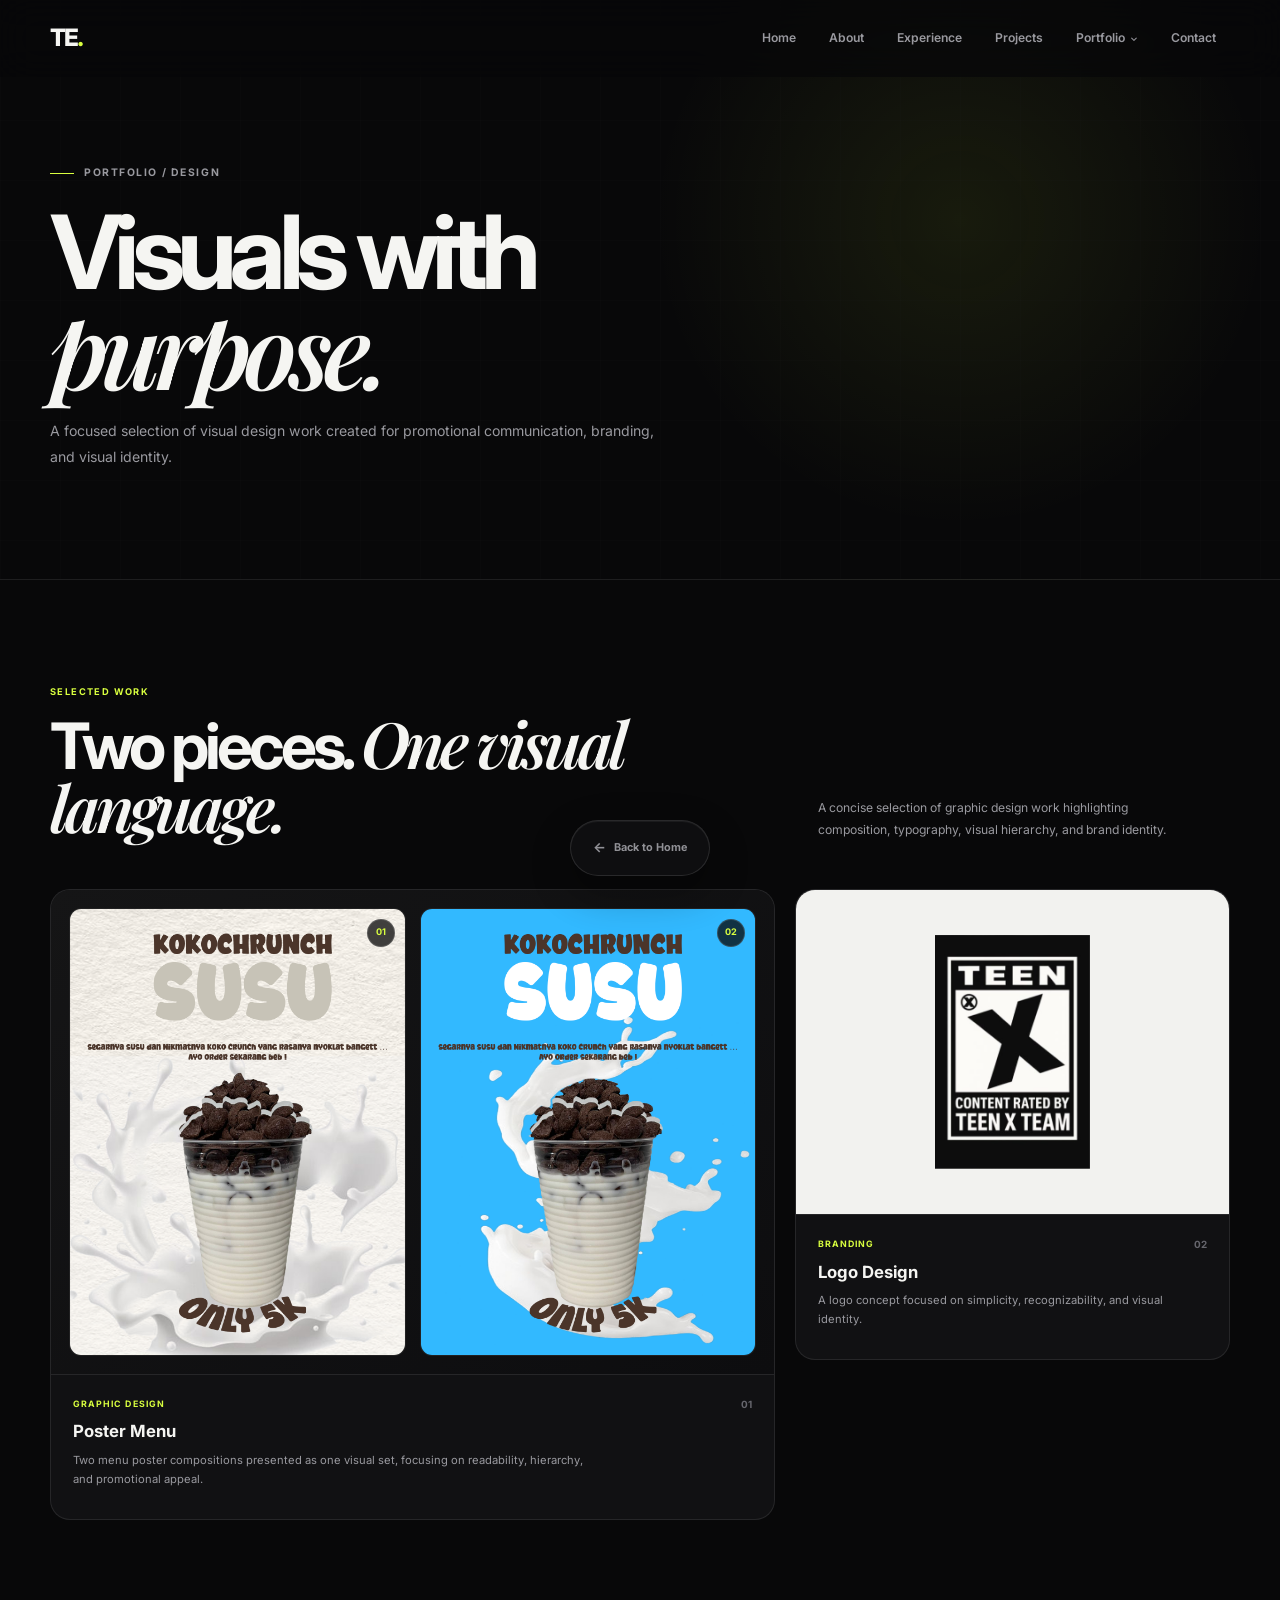
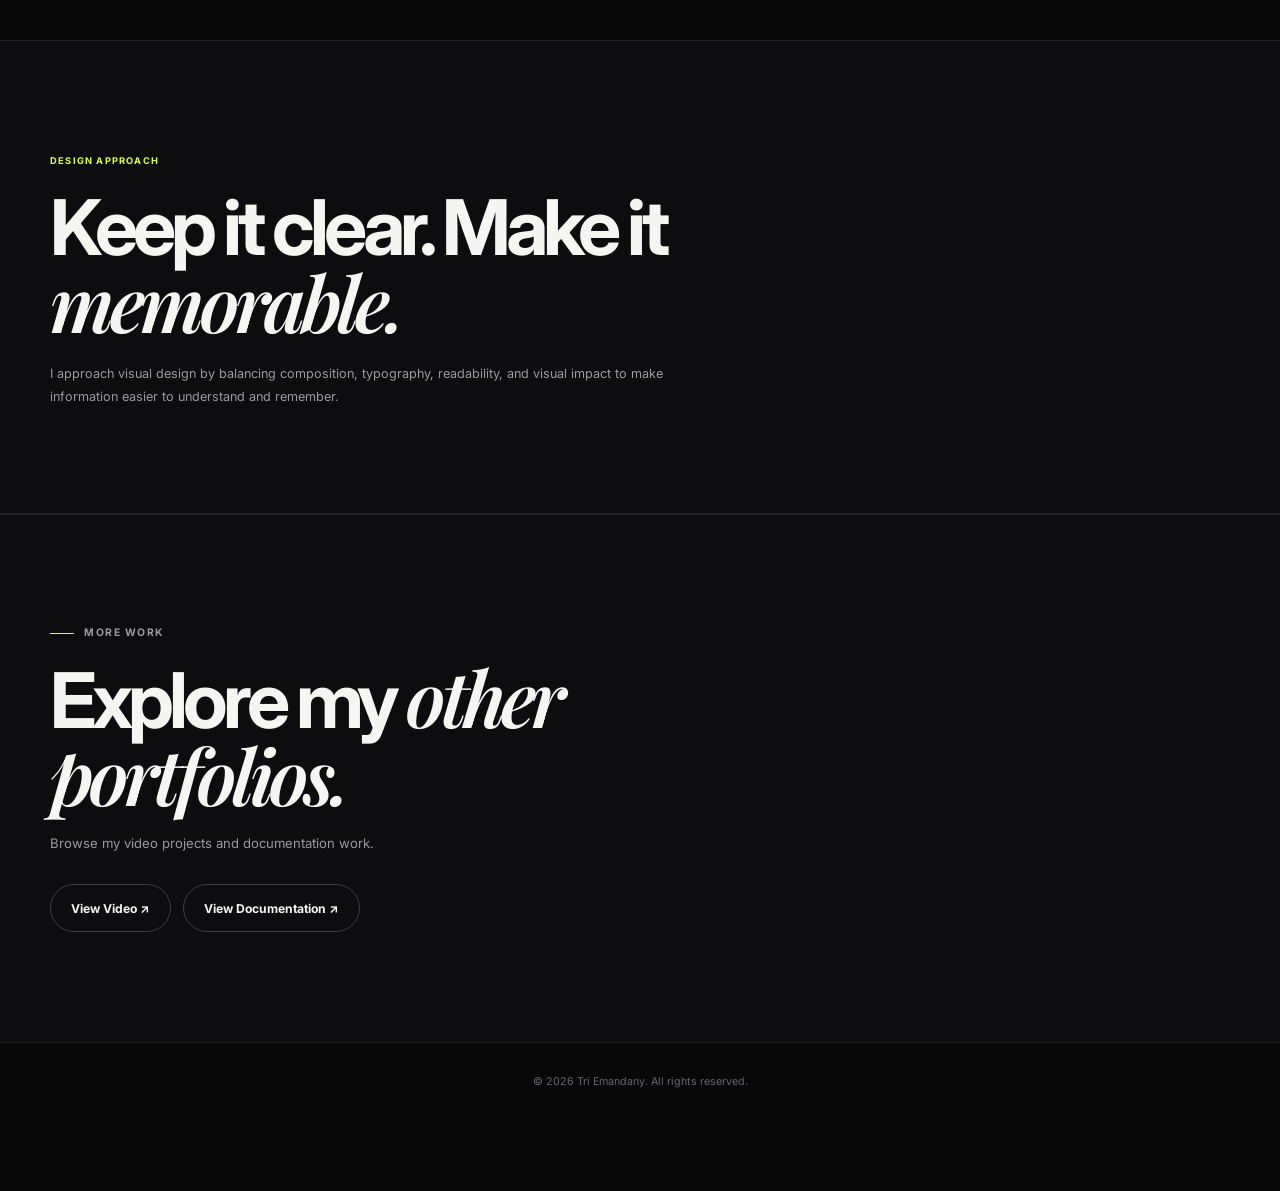
==== commit 3222efc2: "Add files via upload" ====
--- a/design.html
+++ b/design.html
@@ -15,16 +15,39 @@
         content="Tri Emandany — Design Portfolio"
     >
 
+    <meta
+        name="author"
+        content="Tri Emandany"
+    >
+
     <title>
         Design Portfolio — Tri Emandany
     </title>
 
-    <link rel="stylesheet" href="style.css">
+
+    <link rel="preconnect" href="https://fonts.googleapis.com">
+
+    <link
+        rel="preconnect"
+        href="https://fonts.gstatic.com"
+        crossorigin
+    >
+
+    <link
+        href="https://fonts.googleapis.com/css2?family=Inter:wght@400;500;600;700;800&family=Playfair+Display:ital,wght@0,600;0,700;1,600;1,700&display=swap"
+        rel="stylesheet"
+    >
+
+    <link
+        rel="stylesheet"
+        href="style.css"
+    >
 
 </head>
 
 
 <body>
+
 
 <header class="site-header">
 
@@ -33,8 +56,9 @@
         <a
             href="index.html"
             class="logo"
+            aria-label="Tri Emandany Home"
         >
-            TE.
+            TE<span>.</span>
         </a>
 
 
@@ -70,12 +94,40 @@
                 Projects
             </a>
 
-            <a
-                href="design.html"
-                class="active"
-            >
-                Portfolio
-            </a>
+
+            <div class="nav-dropdown">
+
+                <button
+                    class="nav-dropdown-button"
+                    type="button"
+                    aria-expanded="false"
+                >
+                    Portfolio
+                    <span>⌄</span>
+                </button>
+
+
+                <div class="nav-dropdown-menu">
+
+                    <a
+                        href="design.html"
+                        class="active"
+                    >
+                        Design
+                    </a>
+
+                    <a href="video.html">
+                        Video
+                    </a>
+
+                    <a href="documentation.html">
+                        Documentation
+                    </a>
+
+                </div>
+
+            </div>
+
 
             <a href="index.html#contact">
                 Contact
@@ -88,116 +140,319 @@
 </header>
 
 
+
 <main>
 
-    <section class="portfolio-page-header">
-
-        <div class="container">
+
+<section class="portfolio-page-header">
+
+    <div class="container">
+
+        <p class="section-label">
+            PORTFOLIO / DESIGN
+        </p>
+
+
+        <h1>
+            Visuals with
+            <em>purpose.</em>
+        </h1>
+
+
+        <p>
+            A focused selection of visual design work
+            created for promotional communication,
+            branding, and visual identity.
+        </p>
+
+    </div>
+
+</section>
+
+
+
+<section class="design-showcase">
+
+    <div class="container">
+
+
+        <div class="design-intro">
+
+            <div>
+
+                <span>
+                    SELECTED WORK
+                </span>
+
+                <h2>
+                    Two pieces.
+                    <em>One visual language.</em>
+                </h2>
+
+            </div>
+
+
+            <p>
+                A concise selection of graphic design
+                work highlighting composition,
+                typography, visual hierarchy,
+                and brand identity.
+            </p>
+
+        </div>
+
+
+
+        <div class="design-grid">
+
+
+            <article class="design-card design-card-poster">
+
+                <div class="design-image-pair">
+
+
+                    <figure class="poster-item">
+
+                        <img
+                            src="assets/design/poster_menu.png"
+                            alt="Poster menu design 01 by Tri Emandany"
+                            loading="lazy"
+                        >
+
+                        <figcaption>
+                            01
+                        </figcaption>
+
+                    </figure>
+
+
+                    <figure class="poster-item">
+
+                        <img
+                            src="assets/design/poster_menu1.png"
+                            alt="Poster menu design 02 by Tri Emandany"
+                            loading="lazy"
+                        >
+
+                        <figcaption>
+                            02
+                        </figcaption>
+
+                    </figure>
+
+
+                </div>
+
+
+                <div class="design-info">
+
+                    <div>
+
+                        <span>
+                            GRAPHIC DESIGN
+                        </span>
+
+                        <h3>
+                            Poster Menu
+                        </h3>
+
+                        <p>
+                            Two menu poster compositions
+                            presented as one visual set,
+                            focusing on readability,
+                            hierarchy, and promotional appeal.
+                        </p>
+
+                    </div>
+
+
+                    <span class="design-number">
+                        01
+                    </span>
+
+                </div>
+
+            </article>
+
+
+
+            <article class="design-card">
+
+                <div class="design-image design-image-logo">
+
+                    <img
+                        src="assets/logos/teenx.png"
+                        alt="Logo design by Tri Emandany"
+                        loading="lazy"
+                    >
+
+
+                    <div class="design-overlay">
+
+                        <span>
+                            LOGO DESIGN
+                        </span>
+
+                        <strong>
+                            02
+                        </strong>
+
+                    </div>
+
+                </div>
+
+
+                <div class="design-info">
+
+                    <div>
+
+                        <span>
+                            BRANDING
+                        </span>
+
+                        <h3>
+                            Logo Design
+                        </h3>
+
+                        <p>
+                            A logo concept focused on
+                            simplicity, recognizability,
+                            and visual identity.
+                        </p>
+
+                    </div>
+
+
+                    <span class="design-number">
+                        02
+                    </span>
+
+                </div>
+
+            </article>
+
+
+        </div>
+
+    </div>
+
+</section>
+
+
+
+<section class="design-note">
+
+    <div class="container">
+
+        <div class="design-note-inner">
+
+            <span>
+                DESIGN APPROACH
+            </span>
+
+            <h2>
+                Keep it clear.
+                Make it
+                <em>
+                    memorable.
+                </em>
+            </h2>
+
+            <p>
+                I approach visual design by balancing
+                composition, typography, readability,
+                and visual impact to make information
+                easier to understand and remember.
+            </p>
+
+        </div>
+
+    </div>
+
+</section>
+
+
+
+<section class="video-cta">
+
+    <div class="container">
+
+        <div class="video-cta-content">
 
             <p class="section-label">
-                PORTFOLIO / DESIGN
+                MORE WORK
             </p>
 
-            <h1>
-                Visual design
-                <em>with purpose.</em>
-            </h1>
+            <h2>
+                Explore my
+                <em>other portfolios.</em>
+            </h2>
 
             <p>
-                A collection of posters, social media
-                designs, visual communication, and
-                UI/UX projects.
+                Browse my video projects and
+                documentation work.
             </p>
 
+
+            <div class="video-cta-buttons">
+
+                <a
+                    href="video.html"
+                    class="button button-secondary"
+                >
+                    View Video ↗
+                </a>
+
+
+                <a
+                    href="documentation.html"
+                    class="button button-secondary"
+                >
+                    View Documentation ↗
+                </a>
+
+            </div>
+
         </div>
 
-    </section>
-
-
-    <section class="section portfolio-gallery">
-
-        <div class="container">
-
-            <!-- Design projects will be added here -->
-
-            <div class="gallery-grid">
-
-                <article class="gallery-item">
-                    <div class="gallery-placeholder">
-                        DESIGN 01
-                    </div>
-
-                    <div class="gallery-info">
-                        <h2>
-                            Design Project
-                        </h2>
-
-                        <p>
-                            Category / Description
-                        </p>
-                    </div>
-                </article>
-
-
-                <article class="gallery-item">
-                    <div class="gallery-placeholder">
-                        DESIGN 02
-                    </div>
-
-                    <div class="gallery-info">
-                        <h2>
-                            Design Project
-                        </h2>
-
-                        <p>
-                            Category / Description
-                        </p>
-                    </div>
-                </article>
-
-
-                <article class="gallery-item">
-                    <div class="gallery-placeholder">
-                        DESIGN 03
-                    </div>
-
-                    <div class="gallery-info">
-                        <h2>
-                            Design Project
-                        </h2>
-
-                        <p>
-                            Category / Description
-                        </p>
-                    </div>
-                </article>
-
-            </div>
-
-        </div>
-
-    </section>
+    </div>
+
+</section>
+
 
 </main>
 
 
+
 <footer>
 
     <div class="container footer-content">
 
         <p>
-            © 2026 Tri Emandany.
+            © 2026 Tri Emandany. All rights reserved.
         </p>
 
-        <a href="index.html">
-            ← Back to Home
-        </a>
-
     </div>
 
 </footer>
 
 
+
+<a
+    href="index.html"
+    class="floating-navigation floating-home-only"
+    aria-label="Back to Home"
+    title="Back to Home"
+>
+
+    <span class="floating-nav-button">
+        <span class="floating-nav-icon">←</span>
+        <span>Back to Home</span>
+    </span>
+
+</a>
+
+
 <script src="main.js"></script>
 
 </body>
--- a/style.css
+++ b/style.css
@@ -1,15 +1,8 @@
-/* =========================================================
-   TRI EMANDANY PORTFOLIO
-   FINAL GLOBAL CSS
-   ========================================================= */
-
 :root {
-
     --bg: #080809;
     --bg-soft: #0d0d0f;
-
     --surface: #111113;
-    --surface-hover: #1a1a1d;
+    --surface-hover: #18181b;
 
     --text: #f5f5f2;
     --text-soft: #d8d8dc;
@@ -17,9 +10,9 @@
     --muted: #99999f;
     --muted-dark: #66666d;
 
-    --border: rgba(255,255,255,.09);
-    --border-soft: rgba(255,255,255,.05);
-    --border-hover: rgba(255,255,255,.20);
+    --border: rgba(255, 255, 255, 0.09);
+    --border-soft: rgba(255, 255, 255, 0.05);
+    --border-hover: rgba(255, 255, 255, 0.20);
 
     --accent: #d9ff3f;
     --accent-hover: #c8ed34;
@@ -33,7 +26,7 @@
     --radius-md: 20px;
     --radius-lg: 28px;
 
-    --ease: cubic-bezier(.2,.7,.2,1);
+    --ease: cubic-bezier(.2, .7, .2, 1);
 }
 
 
@@ -127,11 +120,10 @@
    ========================================================= */
 
 .container {
-    width:
-        min(
-            var(--container),
-            calc(100% - 40px)
-        );
+    width: min(
+        var(--container),
+        calc(100% - 40px)
+    );
 
     margin-inline: auto;
 }
@@ -152,16 +144,16 @@
     z-index: 1000;
 
     background:
-        rgba(8,8,9,.70);
+        rgba(8, 8, 9, .72);
+
+    border-bottom:
+        1px solid transparent;
 
     backdrop-filter:
         blur(18px);
 
     -webkit-backdrop-filter:
         blur(18px);
-
-    border-bottom:
-        1px solid transparent;
 
     transition:
         background .3s ease,
@@ -171,28 +163,22 @@
 
 .site-header.scrolled {
     background:
-        rgba(8,8,9,.94);
+        rgba(8, 8, 9, .94);
 
     border-color:
         var(--border);
 
     box-shadow:
         0 10px 35px
-        rgba(0,0,0,.18);
+        rgba(0, 0, 0, .18);
 }
 
 .site-header > .container {
-    min-height:
-        76px;
-
-    display:
-        flex;
-
-    align-items:
-        center;
-
-    justify-content:
-        space-between;
+    min-height: 76px;
+
+    display: flex;
+    align-items: center;
+    justify-content: space-between;
 }
 
 
@@ -201,67 +187,46 @@
    ========================================================= */
 
 .logo {
-    display:
-        inline-flex;
-
-    align-items:
-        center;
-
-    font-size:
-        1.5rem;
-
-    font-weight:
-        800;
-
-    letter-spacing:
-        -.08em;
+    display: inline-flex;
+    align-items: center;
+
+    font-size: 1.5rem;
+    font-weight: 800;
+
+    letter-spacing: -.08em;
 }
 
 .logo span {
-    color:
-        var(--accent);
+    color: var(--accent);
 }
 
 
 /* =========================================================
-   NAV
+   NAVIGATION
    ========================================================= */
 
 .navigation {
-    display:
-        flex;
-
-    align-items:
-        center;
-
-    gap:
-        5px;
+    display: flex;
+
+    align-items: center;
+
+    gap: 5px;
 }
 
 .navigation > a {
-    min-height:
-        38px;
-
-    padding:
-        0 14px;
-
-    display:
-        inline-flex;
-
-    align-items:
-        center;
-
-    border-radius:
-        999px;
-
-    color:
-        var(--muted);
-
-    font-size:
-        .76rem;
-
-    font-weight:
-        600;
+    min-height: 38px;
+
+    padding: 0 14px;
+
+    display: inline-flex;
+    align-items: center;
+
+    border-radius: 999px;
+
+    color: var(--muted);
+
+    font-size: .76rem;
+    font-weight: 600;
 
     transition:
         color .25s ease,
@@ -270,8 +235,7 @@
 
 .navigation > a:hover,
 .navigation > a.active {
-    color:
-        var(--text);
+    color: var(--text);
 
     background:
         rgba(255,255,255,.07);
@@ -279,50 +243,35 @@
 
 
 /* =========================================================
-   NAV DROPDOWN
+   PORTFOLIO DROPDOWN
    ========================================================= */
 
 .nav-dropdown {
-    position:
-        relative;
+    position: relative;
+    z-index: 1100;
 }
 
 .nav-dropdown-button {
-    min-height:
-        38px;
-
-    padding:
-        0 14px;
-
-    display:
-        inline-flex;
-
-    align-items:
-        center;
-
-    gap:
-        5px;
-
-    border:
-        0;
-
-    border-radius:
-        999px;
-
-    background:
-        transparent;
-
-    color:
-        var(--muted);
-
-    cursor:
-        pointer;
-
-    font-size:
-        .76rem;
-
-    font-weight:
-        600;
+    min-height: 38px;
+
+    padding: 0 14px;
+
+    display: inline-flex;
+    align-items: center;
+
+    gap: 5px;
+
+    border: 0;
+    border-radius: 999px;
+
+    background: transparent;
+
+    color: var(--muted);
+
+    cursor: pointer;
+
+    font-size: .76rem;
+    font-weight: 600;
 
     transition:
         color .25s ease,
@@ -330,16 +279,14 @@
 }
 
 .nav-dropdown-button:hover {
-    color:
-        var(--text);
+    color: var(--text);
 
     background:
         rgba(255,255,255,.07);
 }
 
 .nav-dropdown-button span {
-    font-size:
-        .62rem;
+    font-size: .62rem;
 
     transition:
         transform .25s ease;
@@ -351,39 +298,34 @@
         rotate(180deg);
 }
 
+.nav-dropdown-menu::before {
+    content: "";
+    position: absolute;
+    top: -12px;
+    left: 0;
+    right: 0;
+    height: 12px;
+}
+
 .nav-dropdown-menu {
-    position:
-        absolute;
-
-    top:
-        calc(100% + 10px);
-
-    left:
-        50%;
-
-    min-width:
-        190px;
-
-    padding:
-        8px;
+    position: absolute;
+
+    top: 100%;
+    left: 50%;
+
+    min-width: 190px;
+
+    padding: 8px;
 
     transform:
-        translate(-50%,10px);
-
-    opacity:
-        0;
-
-    visibility:
-        hidden;
-
-    pointer-events:
-        none;
-
-    background:
-        rgba(17,17,19,.97);
-
-    backdrop-filter:
-        blur(18px);
+        translate(-50%, 10px);
+
+    z-index: 1101;
+
+    opacity: 0;
+
+    visibility: hidden;
+    pointer-events: none;
 
     border:
         1px solid
@@ -391,6 +333,12 @@
 
     border-radius:
         var(--radius-sm);
+
+    background:
+        rgba(17,17,19,.97);
+
+    backdrop-filter:
+        blur(18px);
 
     box-shadow:
         0 20px 50px
@@ -406,22 +354,17 @@
 .nav-dropdown-menu,
 .nav-dropdown.open
 .nav-dropdown-menu {
-    opacity:
-        1;
-
-    visibility:
-        visible;
-
-    pointer-events:
-        auto;
+    opacity: 1;
+
+    visibility: visible;
+    pointer-events: auto;
 
     transform:
-        translate(-50%,0);
+        translate(-50%, 0);
 }
 
 .nav-dropdown-menu a {
-    display:
-        block;
+    display: block;
 
     padding:
         11px 12px;
@@ -437,6 +380,10 @@
 
     font-weight:
         600;
+
+    transition:
+        color .2s ease,
+        background .2s ease;
 }
 
 .nav-dropdown-menu a:hover,
@@ -454,34 +401,25 @@
    ========================================================= */
 
 .menu-toggle {
-    display:
-        none;
-
-    width:
-        44px;
-
-    height:
-        44px;
-
-    border:
-        0;
-
-    background:
-        transparent;
-
-    cursor:
-        pointer;
+    display: none;
+
+    width: 44px;
+    height: 44px;
+
+    padding: 0;
+
+    border: 0;
+
+    background: transparent;
+
+    cursor: pointer;
 }
 
 .menu-toggle span {
-    display:
-        block;
-
-    width:
-        22px;
-
-    height:
-        1px;
+    display: block;
+
+    width: 22px;
+    height: 1px;
 
     margin:
         5px auto;
@@ -509,7 +447,7 @@
 
 
 /* =========================================================
-   GENERAL
+   GENERAL SECTION
    ========================================================= */
 
 .section {
@@ -519,14 +457,11 @@
 
 .section-label,
 .hero-label {
-    display:
-        flex;
-
-    align-items:
-        center;
-
-    gap:
-        10px;
+    display: flex;
+
+    align-items: center;
+
+    gap: 10px;
 
     color:
         var(--muted);
@@ -546,14 +481,10 @@
 
 .section-label::before,
 .hero-label::before {
-    content:
-        "";
-
-    width:
-        24px;
-
-    height:
-        1px;
+    content: "";
+
+    width: 24px;
+    height: 1px;
 
     background:
         var(--accent);
@@ -568,8 +499,7 @@
 }
 
 .section-heading h2 {
-    margin-top:
-        18px;
+    margin-top: 18px;
 
     font-size:
         clamp(
@@ -586,7 +516,10 @@
 }
 
 .section-heading em,
-.hero h1 em {
+.hero h1 em,
+.design-intro h2 em,
+.design-note h2 em,
+.video-cta h2 em {
     font-family:
         var(--serif);
 
@@ -596,7 +529,7 @@
 
 
 /* =========================================================
-   BUTTONS
+   BUTTON
    ========================================================= */
 
 .button {
@@ -634,7 +567,8 @@
         transform .25s ease,
         background .25s ease,
         color .25s ease,
-        border-color .25s ease;
+        border-color .25s ease,
+        box-shadow .25s ease;
 }
 
 .button-primary {
@@ -651,6 +585,10 @@
 
     transform:
         translateY(-3px);
+
+    box-shadow:
+        0 14px 35px
+        rgba(217,255,63,.12);
 }
 
 .button-secondary {
@@ -662,14 +600,14 @@
 }
 
 .button-secondary:hover {
-    color:
-        var(--bg);
-
     background:
         var(--accent);
 
     border-color:
         var(--accent);
+
+    color:
+        var(--bg);
 
     transform:
         translateY(-3px);
@@ -685,7 +623,9 @@
         760px;
 
     padding:
-        150px 0 100px;
+        150px
+        0
+        100px;
 
     display:
         flex;
@@ -708,14 +648,16 @@
 }
 
 .hero::before {
-    content:
-        "";
+    content: "";
 
     position:
         absolute;
 
     inset:
         0;
+
+    pointer-events:
+        none;
 
     background-image:
         linear-gradient(
@@ -735,13 +677,6 @@
 
     opacity:
         .4;
-
-    mask-image:
-        linear-gradient(
-            to bottom,
-            black,
-            transparent
-        );
 }
 
 .hero-container {
@@ -920,13 +855,17 @@
         rotate(2deg);
 
     transition:
-        transform .45s ease;
+        transform .45s ease,
+        border-color .3s ease;
 }
 
 .hero-card:hover {
     transform:
         rotate(0deg)
         translateY(-6px);
+
+    border-color:
+        var(--border-hover);
 }
 
 .availability {
@@ -1085,6 +1024,9 @@
         column;
 
     align-items:
+        center;
+
+    justify-content:
         center;
 }
 
@@ -1097,7 +1039,7 @@
         );
 
     aspect-ratio:
-        1;
+        1 / 1;
 
     position:
         relative;
@@ -1118,6 +1060,9 @@
 
     object-fit:
         cover;
+
+    object-position:
+        center;
 
     border-radius:
         50%;
@@ -1327,6 +1272,9 @@
 }
 
 .about-note p {
+    max-width:
+        400px;
+
     color:
         var(--muted);
 
@@ -1336,7 +1284,7 @@
 
 
 /* =========================================================
-   VIDEO CARD
+   INTRO VIDEO
    ========================================================= */
 
 .video-card {
@@ -1373,6 +1321,9 @@
     justify-content:
         space-between;
 
+    gap:
+        15px;
+
     border-bottom:
         1px solid
         var(--border);
@@ -1391,6 +1342,9 @@
     font-size:
         .55rem;
 
+    font-weight:
+        700;
+
     letter-spacing:
         .13em;
 }
@@ -1398,6 +1352,9 @@
 .video-header h3 {
     font-size:
         .84rem;
+
+    font-weight:
+        600;
 }
 
 .video-header > span {
@@ -1417,18 +1374,15 @@
 
     border:
         0;
+
+    background:
+        #040405;
 }
 
 
 /* =========================================================
    EXPERIENCE
    ========================================================= */
-
-.experience {
-    background:
-        var(--bg);
-}
-
 
 .experience-list {
     border-top:
@@ -1436,9 +1390,7 @@
         var(--border);
 }
 
-
 .experience-item {
-
     min-height:
         145px;
 
@@ -1457,25 +1409,18 @@
         center;
 
     padding:
-        30px
-        0;
+        30px 0;
 
     border-bottom:
         1px solid
         var(--border);
 
-    position:
-        relative;
-
     transition:
         padding .3s ease,
         background .3s ease;
-
-}
-
+}
 
 .experience-item:hover {
-
     padding-left:
         12px;
 
@@ -1485,12 +1430,9 @@
             rgba(217,255,63,.025),
             transparent
         );
-
-}
-
+}
 
 .experience-year {
-
     color:
         var(--muted-dark);
 
@@ -1505,12 +1447,9 @@
 
     text-transform:
         uppercase;
-
-}
-
+}
 
 .experience-content h3 {
-
     margin-bottom:
         4px;
 
@@ -1519,12 +1458,9 @@
 
     font-weight:
         600;
-
-}
-
+}
 
 .experience-content span {
-
     display:
         block;
 
@@ -1545,12 +1481,9 @@
 
     text-transform:
         uppercase;
-
-}
-
+}
 
 .experience-content p {
-
     max-width:
         720px;
 
@@ -1562,16 +1495,9 @@
 
     line-height:
         1.7;
-
-}
-
-
-/* =========================================================
-   COMPANY LOGO
-   ========================================================= */
+}
 
 .experience-logo {
-
     width:
         110px;
 
@@ -1607,13 +1533,10 @@
         transform .3s ease,
         border-color .3s ease,
         background .3s ease;
-
-}
-
+}
 
 .experience-item:hover
 .experience-logo {
-
     transform:
         translateY(-3px);
 
@@ -1622,12 +1545,9 @@
 
     background:
         rgba(217,255,63,.03);
-
-}
-
+}
 
 .experience-logo img {
-
     width:
         100%;
 
@@ -1636,14 +1556,9 @@
 
     object-fit:
         contain;
-
-}
-
-
-/* Broken logo fallback */
+}
 
 .experience-logo.image-error::after {
-
     content:
         "LOGO";
 
@@ -1658,7 +1573,6 @@
 
     letter-spacing:
         .1em;
-
 }
 
 
@@ -1667,7 +1581,6 @@
    ========================================================= */
 
 .project-grid {
-
     display:
         grid;
 
@@ -1679,11 +1592,9 @@
 
     gap:
         18px;
-
 }
 
 .project-card {
-
     min-height:
         310px;
 
@@ -1719,11 +1630,9 @@
         transform .3s var(--ease),
         border-color .3s ease,
         background .3s ease;
-
 }
 
 .project-card:hover {
-
     transform:
         translateY(-6px);
 
@@ -1732,11 +1641,9 @@
 
     background:
         var(--surface-hover);
-
 }
 
 .project-number {
-
     color:
         var(--accent);
 
@@ -1745,18 +1652,14 @@
 
     font-weight:
         700;
-
 }
 
 .project-content {
-
     margin-top:
         50px;
-
 }
 
 .project-category {
-
     display:
         inline-block;
 
@@ -1774,21 +1677,17 @@
 
     letter-spacing:
         .1em;
-
 }
 
 .project-content h3 {
-
     margin-bottom:
         8px;
 
     font-size:
         1.35rem;
-
 }
 
 .project-content p {
-
     max-width:
         460px;
 
@@ -1798,9 +1697,13 @@
     font-size:
         .75rem;
 
+    line-height:
+        1.7;
 }
 
 .project-link {
+    align-self:
+        flex-start;
 
     margin-top:
         24px;
@@ -1816,24 +1719,20 @@
 
     transition:
         color .25s ease;
-
 }
 
 .project-card:hover
 .project-link {
-
     color:
         var(--accent);
-
 }
 
 
 /* =========================================================
-   PORTFOLIO CATEGORY
+   PORTFOLIO OVERVIEW
    ========================================================= */
 
 .portfolio-overview {
-
     background:
         var(--bg-soft);
 
@@ -1844,11 +1743,9 @@
     border-bottom:
         1px solid
         var(--border);
-
 }
 
 .portfolio-category-grid {
-
     display:
         grid;
 
@@ -1860,11 +1757,9 @@
 
     gap:
         18px;
-
 }
 
 .portfolio-category {
-
     min-height:
         350px;
 
@@ -1896,22 +1791,18 @@
     transition:
         transform .35s ease,
         border-color .35s ease;
-
 }
 
 .portfolio-category:hover {
-
     transform:
         translateY(-7px);
 
     border-color:
         var(--border-hover);
-
 }
 
 .portfolio-category >
 span:first-child {
-
     color:
         var(--accent);
 
@@ -1920,22 +1811,18 @@
 
     font-weight:
         700;
-
 }
 
 .portfolio-category > div {
-
     position:
         relative;
 
     z-index:
         2;
-
 }
 
 .portfolio-category >
 div > span {
-
     display:
         block;
 
@@ -1953,11 +1840,9 @@
 
     letter-spacing:
         .13em;
-
 }
 
 .portfolio-category h3 {
-
     margin-bottom:
         8px;
 
@@ -1966,11 +1851,9 @@
 
     letter-spacing:
         -.06em;
-
 }
 
 .portfolio-category p {
-
     max-width:
         280px;
 
@@ -1980,10 +1863,11 @@
     font-size:
         .72rem;
 
+    line-height:
+        1.7;
 }
 
 .portfolio-category strong {
-
     position:
         relative;
 
@@ -1995,47 +1879,33 @@
 
     font-size:
         .71rem;
-
-}
-
-.portfolio-category:hover strong {
-
-    color:
-        var(--accent);
-
 }
 
 .design-category {
-
     background:
         linear-gradient(
             145deg,
             #171c14,
             #101210
         );
-
-}
-
-.video-category {
-
+}
+
+.portfolio-video-card {
     background:
         linear-gradient(
             145deg,
             #16161b,
             #101012
         );
-
 }
 
 .documentation-category {
-
     background:
         linear-gradient(
             145deg,
             #181515,
             #101010
         );
-
 }
 
 
@@ -2044,7 +1914,6 @@
    ========================================================= */
 
 .skills-grid {
-
     display:
         grid;
 
@@ -2056,32 +1925,26 @@
 
     gap:
         18px;
-
 }
 
 .skill-group {
-
     padding:
         25px;
 
     border-top:
         1px solid
         var(--border);
-
 }
 
 .skill-group h3 {
-
     margin-bottom:
         22px;
 
     font-size:
         .95rem;
-
 }
 
 .skill-group ul {
-
     display:
         grid;
 
@@ -2090,11 +1953,9 @@
 
     list-style:
         none;
-
 }
 
 .skill-group li {
-
     padding-bottom:
         10px;
 
@@ -2107,7 +1968,6 @@
 
     font-size:
         .74rem;
-
 }
 
 
@@ -2116,7 +1976,6 @@
    ========================================================= */
 
 .contact {
-
     padding-bottom:
         100px;
 
@@ -2126,11 +1985,9 @@
     border-top:
         1px solid
         var(--border);
-
 }
 
 .contact-wrapper {
-
     display:
         grid;
 
@@ -2157,11 +2014,9 @@
             rgba(255,255,255,.055),
             rgba(255,255,255,.01)
         );
-
 }
 
 .contact-intro h2 {
-
     max-width:
         650px;
 
@@ -2180,11 +2035,9 @@
 
     letter-spacing:
         -.07em;
-
 }
 
 .contact-intro > p {
-
     max-width:
         480px;
 
@@ -2193,18 +2046,14 @@
 
     font-size:
         .81rem;
-
 }
 
 .contact-details {
-
     align-self:
         end;
-
 }
 
 .contact-item {
-
     min-height:
         60px;
 
@@ -2228,19 +2077,15 @@
     border-top:
         1px solid
         var(--border);
-
 }
 
 .contact-item:last-child {
-
     border-bottom:
         1px solid
         var(--border);
-
 }
 
 .contact-item > span {
-
     color:
         var(--muted-dark);
 
@@ -2252,11 +2097,9 @@
 
     letter-spacing:
         .1em;
-
 }
 
 .contact-item > strong {
-
     color:
         var(--text-soft);
 
@@ -2268,27 +2111,23 @@
 
     overflow-wrap:
         anywhere;
-
 }
 
 .contact-item > b {
-
     color:
         var(--accent);
 
     text-align:
         right;
-
 }
 
 
 /* =========================================================
-   SUBPAGE
+   SUBPAGE HERO
    ========================================================= */
 
 .portfolio-page-header,
 .video-page-hero {
-
     min-height:
         580px;
 
@@ -2319,12 +2158,10 @@
             rgba(217,255,63,.08),
             transparent 30%
         );
-
 }
 
 .portfolio-page-header::before,
 .video-page-hero::before {
-
     content:
         "";
 
@@ -2352,12 +2189,10 @@
 
     opacity:
         .35;
-
 }
 
 .portfolio-page-header h1,
 .video-page-hero h1 {
-
     position:
         relative;
 
@@ -2382,12 +2217,10 @@
 
     letter-spacing:
         -.075em;
-
 }
 
 .portfolio-page-header h1 em,
 .video-page-hero h1 em {
-
     display:
         block;
 
@@ -2396,7 +2229,29 @@
 
     font-weight:
         600;
-
+}
+
+.portfolio-page-header
+> .container
+> p:last-child,
+.video-page-description {
+    position:
+        relative;
+
+    z-index:
+        1;
+
+    max-width:
+        610px;
+
+    color:
+        var(--muted);
+
+    font-size:
+        .88rem;
+
+    line-height:
+        1.8;
 }
 
 
@@ -2405,7 +2260,6 @@
    ========================================================= */
 
 .gallery-grid {
-
     display:
         grid;
 
@@ -2417,11 +2271,9 @@
 
     gap:
         20px;
-
 }
 
 .gallery-item {
-
     overflow:
         hidden;
 
@@ -2435,20 +2287,31 @@
     background:
         var(--surface);
 
+    transition:
+        transform .35s ease,
+        border-color .3s ease;
+}
+
+.gallery-item:hover {
+    transform:
+        translateY(-6px);
+
+    border-color:
+        var(--border-hover);
 }
 
 .gallery-image {
-
     aspect-ratio:
         4 / 3;
 
     overflow:
         hidden;
 
+    background:
+        var(--surface);
 }
 
 .gallery-image img {
-
     width:
         100%;
 
@@ -2460,19 +2323,15 @@
 
     transition:
         transform .6s ease;
-
 }
 
 .gallery-item:hover
 .gallery-image img {
-
     transform:
         scale(1.04);
-
 }
 
 .gallery-placeholder {
-
     min-height:
         400px;
 
@@ -2481,6 +2340,12 @@
 
     place-items:
         center;
+
+    position:
+        relative;
+
+    overflow:
+        hidden;
 
     color:
         var(--accent);
@@ -2497,22 +2362,18 @@
 
     font-weight:
         800;
-
 }
 
 .gallery-info {
-
     padding:
         20px;
 
     border-top:
         1px solid
         var(--border);
-
 }
 
 .gallery-info > span {
-
     display:
         block;
 
@@ -2530,36 +2391,570 @@
 
     letter-spacing:
         .12em;
-
 }
 
 .gallery-info h2 {
-
     margin-bottom:
         5px;
 
     font-size:
         1rem;
-
 }
 
 .gallery-info p {
-
     color:
         var(--muted);
 
     font-size:
         .69rem;
-
 }
 
 
 /* =========================================================
-   VIDEO CATEGORY
+   DESIGN PAGE
    ========================================================= */
 
+.design-showcase {
+    padding:
+        105px
+        0
+        120px;
+
+    background:
+        var(--bg);
+}
+
+.design-intro {
+    display:
+        grid;
+
+    grid-template-columns:
+        minmax(0,1.1fr)
+        minmax(250px,.65fr);
+
+    gap:
+        70px;
+
+    align-items:
+        end;
+
+    margin-bottom:
+        48px;
+}
+
+.design-intro > div > span {
+    display:
+        block;
+
+    margin-bottom:
+        12px;
+
+    color:
+        var(--accent);
+
+    font-size:
+        .58rem;
+
+    font-weight:
+        700;
+
+    letter-spacing:
+        .15em;
+}
+
+.design-intro h2 {
+    max-width:
+        700px;
+
+    font-size:
+        clamp(
+            2.4rem,
+            5vw,
+            4.5rem
+        );
+
+    line-height:
+        .96;
+
+    letter-spacing:
+        -.065em;
+}
+
+.design-intro > p {
+    max-width:
+        370px;
+
+    color:
+        var(--muted);
+
+    font-size:
+        .76rem;
+
+    line-height:
+        1.8;
+}
+
+.design-grid {
+    display:
+        grid;
+
+    grid-template-columns:
+        minmax(0,1.25fr)
+        minmax(320px,.75fr);
+
+    gap:
+        20px;
+
+    align-items:
+        start;
+}
+
+.design-card {
+    overflow:
+        hidden;
+
+    border:
+        1px solid
+        var(--border);
+
+    border-radius:
+        var(--radius-md);
+
+    background:
+        var(--surface);
+
+    transition:
+        transform .35s var(--ease),
+        border-color .35s ease,
+        background .35s ease;
+}
+
+.design-card:hover {
+    transform:
+        translateY(-7px);
+
+    border-color:
+        var(--border-hover);
+
+    background:
+        var(--surface-hover);
+}
+
+
+/* TWO POSTERS IN ONE FRAME */
+
+.design-image-pair {
+    width:
+        100%;
+
+    display:
+        grid;
+
+    grid-template-columns:
+        repeat(
+            2,
+            minmax(0,1fr)
+        );
+
+    gap:
+        14px;
+
+    padding:
+        18px;
+
+    background:
+        linear-gradient(
+            145deg,
+            #151516,
+            #0d0d0f
+        );
+}
+
+.poster-item {
+    margin:
+        0;
+
+    position:
+        relative;
+
+    aspect-ratio:
+        3 / 4;
+
+    overflow:
+        hidden;
+
+    display:
+        flex;
+
+    align-items:
+        center;
+
+    justify-content:
+        center;
+
+    border:
+        1px solid
+        rgba(255,255,255,.10);
+
+    border-radius:
+        12px;
+
+    background:
+        #080809;
+}
+
+.poster-item img {
+    width:
+        100%;
+
+    height:
+        100%;
+
+    display:
+        block;
+
+    object-fit:
+        contain;
+
+    background:
+        #080809;
+
+    transition:
+        transform .55s var(--ease);
+}
+
+.design-card:hover
+.poster-item img {
+    transform:
+        scale(1.025);
+}
+
+.poster-item figcaption {
+    position:
+        absolute;
+
+    top:
+        10px;
+
+    right:
+        10px;
+
+    min-width:
+        28px;
+
+    height:
+        28px;
+
+    display:
+        grid;
+
+    place-items:
+        center;
+
+    padding:
+        0 7px;
+
+    border:
+        1px solid
+        rgba(255,255,255,.15);
+
+    border-radius:
+        999px;
+
+    background:
+        rgba(8,8,9,.76);
+
+    backdrop-filter:
+        blur(8px);
+
+    color:
+        var(--accent);
+
+    font-size:
+        .57rem;
+
+    font-weight:
+        700;
+}
+
+
+/* LOGO */
+
+.design-image {
+    width:
+        100%;
+
+    aspect-ratio:
+        4 / 3;
+
+    position:
+        relative;
+
+    overflow:
+        hidden;
+}
+
+.design-image-logo {
+    background:
+        #f2f2ef;
+}
+
+.design-image-logo img {
+    width:
+        100%;
+
+    height:
+        100%;
+
+    display:
+        block;
+
+    object-fit:
+        contain;
+
+    padding:
+        45px;
+
+    transition:
+        transform .55s var(--ease);
+}
+
+.design-card:hover
+.design-image-logo img {
+    transform:
+        scale(1.025);
+}
+
+
+/* DESIGN OVERLAY */
+
+.design-overlay {
+    position:
+        absolute;
+
+    inset:
+        0;
+
+    display:
+        flex;
+
+    align-items:
+        flex-end;
+
+    justify-content:
+        space-between;
+
+    padding:
+        20px;
+
+    background:
+        linear-gradient(
+            to top,
+            rgba(0,0,0,.65),
+            transparent 50%
+        );
+
+    opacity:
+        0;
+
+    transition:
+        opacity .3s ease;
+}
+
+.design-card:hover
+.design-overlay {
+    opacity:
+        1;
+}
+
+.design-overlay span {
+    color:
+        var(--accent);
+
+    font-size:
+        .56rem;
+
+    font-weight:
+        700;
+
+    letter-spacing:
+        .12em;
+}
+
+.design-overlay strong {
+    color:
+        #fff;
+
+    font-size:
+        .72rem;
+}
+
+
+/* DESIGN INFO */
+
+.design-info {
+    min-height:
+        145px;
+
+    display:
+        flex;
+
+    align-items:
+        flex-start;
+
+    justify-content:
+        space-between;
+
+    gap:
+        20px;
+
+    padding:
+        22px;
+
+    border-top:
+        1px solid
+        var(--border);
+}
+
+.design-info > div {
+    min-width:
+        0;
+}
+
+.design-info > div > span {
+    display:
+        block;
+
+    margin-bottom:
+        7px;
+
+    color:
+        var(--accent);
+
+    font-size:
+        .55rem;
+
+    font-weight:
+        700;
+
+    letter-spacing:
+        .12em;
+}
+
+.design-info h3 {
+    margin-bottom:
+        6px;
+
+    font-size:
+        1.05rem;
+}
+
+.design-info p {
+    max-width:
+        520px;
+
+    color:
+        var(--muted);
+
+    font-size:
+        .7rem;
+
+    line-height:
+        1.7;
+}
+
+.design-number {
+    flex:
+        0 0 auto;
+
+    color:
+        var(--muted-dark);
+
+    font-size:
+        .62rem;
+
+    font-weight:
+        700;
+}
+
+
+/* DESIGN NOTE */
+
+.design-note {
+    padding:
+        105px
+        0;
+
+    background:
+        var(--bg-soft);
+
+    border-top:
+        1px solid
+        var(--border);
+
+    border-bottom:
+        1px solid
+        var(--border);
+}
+
+.design-note-inner {
+    max-width:
+        800px;
+}
+
+.design-note-inner > span {
+    color:
+        var(--accent);
+
+    font-size:
+        .58rem;
+
+    font-weight:
+        700;
+
+    letter-spacing:
+        .13em;
+}
+
+.design-note h2 {
+    margin:
+        20px
+        0;
+
+    font-size:
+        clamp(
+            2.7rem,
+            6vw,
+            5rem
+        );
+
+    line-height:
+        .95;
+
+    letter-spacing:
+        -.065em;
+}
+
+.design-note p {
+    max-width:
+        620px;
+
+    color:
+        var(--muted);
+
+    font-size:
+        .79rem;
+
+    line-height:
+        1.8;
+}
+
+
+/* =========================================================
+   VIDEO PAGE
+   ========================================================= */
+
 .video-categories {
-
     padding:
         95px
         0
@@ -2567,11 +2962,9 @@
 
     background:
         var(--bg);
-
 }
 
 .video-category-intro {
-
     margin-bottom:
         25px;
 
@@ -2581,19 +2974,51 @@
     border-bottom:
         1px solid
         var(--border);
-
+}
+
+.video-category-intro > div {
+    display:
+        flex;
+
+    align-items:
+        center;
+
+    justify-content:
+        space-between;
+
+    gap:
+        20px;
+}
+
+.video-category-intro p {
+    color:
+        var(--text);
+
+    font-size:
+        .63rem;
+
+    font-weight:
+        700;
+
+    letter-spacing:
+        .15em;
+}
+
+.video-category-intro span {
+    color:
+        var(--muted-dark);
+
+    font-size:
+        .63rem;
 }
 
 .video-category {
-
     border-bottom:
         1px solid
         var(--border);
-
 }
 
 .video-category-heading {
-
     width:
         100%;
 
@@ -2612,6 +3037,9 @@
     justify-content:
         space-between;
 
+    gap:
+        20px;
+
     border:
         0;
 
@@ -2626,11 +3054,9 @@
 
     cursor:
         pointer;
-
 }
 
 .category-title {
-
     display:
         flex;
 
@@ -2639,11 +3065,9 @@
 
     gap:
         30px;
-
 }
 
 .category-number {
-
     min-width:
         45px;
 
@@ -2653,10 +3077,11 @@
     font-size:
         .64rem;
 
+    font-weight:
+        700;
 }
 
 .category-title small {
-
     display:
         block;
 
@@ -2669,13 +3094,14 @@
     font-size:
         .55rem;
 
+    font-weight:
+        700;
+
     letter-spacing:
         .14em;
-
 }
 
 .category-title h2 {
-
     font-size:
         clamp(
             2.2rem,
@@ -2689,10 +3115,12 @@
     letter-spacing:
         -.06em;
 
+    transition:
+        color .3s ease,
+        transform .35s ease;
 }
 
 .category-controls {
-
     display:
         flex;
 
@@ -2701,11 +3129,9 @@
 
     gap:
         18px;
-
 }
 
 .category-count {
-
     color:
         var(--muted-dark);
 
@@ -2717,16 +3143,17 @@
 
     letter-spacing:
         .1em;
-
 }
 
 .category-arrow {
-
     width:
         48px;
 
     height:
         48px;
+
+    flex:
+        0 0 auto;
 
     display:
         grid;
@@ -2745,13 +3172,14 @@
         var(--accent);
 
     transition:
-        .4s ease;
-
+        transform .4s ease,
+        background .3s ease,
+        border-color .3s ease,
+        color .3s ease;
 }
 
 .video-category.open
 .category-arrow {
-
     transform:
         rotate(-45deg);
 
@@ -2763,7 +3191,57 @@
 
     border-color:
         var(--accent);
-
+}
+
+@media (hover:hover) and (pointer:fine) {
+
+    .video-category:hover
+    .category-title h2 {
+        color:
+            var(--accent);
+
+        transform:
+            translateX(8px);
+    }
+
+    .video-category:hover
+    .category-arrow {
+        border-color:
+            var(--accent);
+
+        background:
+            rgba(217,255,63,.06);
+    }
+
+}
+
+
+/* =========================================================
+   VIDEO DROPDOWN
+   ========================================================= */
+
+.video-dropdown {
+    display:
+        grid;
+
+    grid-template-rows:
+        0fr;
+
+    opacity:
+        0;
+
+    transition:
+        grid-template-rows .55s var(--ease),
+        opacity .35s ease;
+}
+
+.video-category.open
+.video-dropdown {
+    grid-template-rows:
+        1fr;
+
+    opacity:
+        1;
 }
 
 
@@ -2771,36 +3249,7 @@
    VIDEO CAROUSEL
    ========================================================= */
 
-.video-dropdown {
-
-    display:
-        grid;
-
-    grid-template-rows:
-        0fr;
-
-    opacity:
-        0;
-
-    transition:
-        grid-template-rows .55s var(--ease),
-        opacity .35s ease;
-
-}
-
-.video-category.open
-.video-dropdown {
-
-    grid-template-rows:
-        1fr;
-
-    opacity:
-        1;
-
-}
-
 .video-carousel {
-
     min-width:
         0;
 
@@ -2810,13 +3259,13 @@
     overflow:
         hidden;
 
-    padding-bottom:
+    padding:
+        0
+        0
         35px;
-
 }
 
 .video-track {
-
     min-width:
         0;
 
@@ -2832,14 +3281,16 @@
     overflow-y:
         hidden;
 
+    padding:
+        0
+        75px
+        12px;
+
     scroll-behavior:
         smooth;
 
     scroll-snap-type:
         x proximity;
-
-    padding:
-        0 75px 12px;
 
     scrollbar-width:
         thin;
@@ -2847,28 +3298,27 @@
     scrollbar-color:
         #36363a
         transparent;
-
 }
 
 .video-track::-webkit-scrollbar {
-
     height:
         5px;
-
+}
+
+.video-track::-webkit-scrollbar-track {
+    background:
+        transparent;
 }
 
 .video-track::-webkit-scrollbar-thumb {
-
     background:
         #333338;
 
     border-radius:
         999px;
-
 }
 
 .showcase-video {
-
     flex:
         0 0
         min(
@@ -2892,10 +3342,24 @@
     background:
         var(--surface);
 
+    transition:
+        transform .35s ease,
+        border-color .3s ease,
+        background .3s ease;
+}
+
+.showcase-video:hover {
+    transform:
+        translateY(-5px);
+
+    border-color:
+        var(--border-hover);
+
+    background:
+        var(--surface-hover);
 }
 
 .showcase-video-player {
-
     width:
         100%;
 
@@ -2904,35 +3368,32 @@
 
     background:
         #030304;
-
 }
 
 .showcase-video-player iframe {
-
     width:
         100%;
 
     height:
         100%;
 
+    display:
+        block;
+
     border:
         0;
-
 }
 
 .showcase-video-info {
-
     padding:
         20px;
 
     border-top:
         1px solid
         var(--border);
-
 }
 
 .showcase-video-info span {
-
     display:
         block;
 
@@ -2948,29 +3409,40 @@
     font-weight:
         700;
 
+    letter-spacing:
+        .12em;
 }
 
 .showcase-video-info h3 {
-
     margin-bottom:
         6px;
 
     font-size:
         1rem;
 
+    font-weight:
+        600;
 }
 
 .showcase-video-info p {
-
     color:
         var(--muted);
 
     font-size:
         .71rem;
 
-}
+    line-height:
+        1.7;
+}
+
+
+/* =========================================================
+   PLACEHOLDER VIDEO
+   ========================================================= */
 
 .placeholder-video {
+    min-height:
+        100%;
 
     display:
         flex;
@@ -2978,20 +3450,38 @@
     align-items:
         center;
 
+    justify-content:
+        center;
+
+    background:
+        linear-gradient(
+            145deg,
+            #121214,
+            #0b0b0d
+        );
 }
 
 .placeholder-content {
+    width:
+        100%;
+
+    min-height:
+        260px;
 
     padding:
         30px;
 
+    display:
+        flex;
+
+    flex-direction:
+        column;
+
+    justify-content:
+        center;
 }
 
 .placeholder-content span {
-
-    display:
-        block;
-
     margin-bottom:
         10px;
 
@@ -3004,13 +3494,11 @@
     font-weight:
         700;
 
+    letter-spacing:
+        .12em;
 }
 
 .placeholder-content strong {
-
-    display:
-        block;
-
     margin-bottom:
         7px;
 
@@ -3019,14 +3507,20 @@
 
     font-size:
         1.65rem;
-
 }
 
 .placeholder-content small {
+    max-width:
+        230px;
 
     color:
         var(--muted);
 
+    font-size:
+        .7rem;
+
+    line-height:
+        1.6;
 }
 
 
@@ -3035,7 +3529,6 @@
    ========================================================= */
 
 .carousel-button {
-
     position:
         absolute;
 
@@ -3070,16 +3563,22 @@
     background:
         rgba(8,8,9,.9);
 
+    backdrop-filter:
+        blur(10px);
+
     color:
         var(--text);
 
     cursor:
         pointer;
 
+    transition:
+        background .25s ease,
+        color .25s ease,
+        border-color .25s ease;
 }
 
 .carousel-button:hover {
-
     background:
         var(--accent);
 
@@ -3088,7 +3587,6 @@
 
     border-color:
         var(--accent);
-
 }
 
 .carousel-prev {
@@ -3103,11 +3601,68 @@
 
 
 /* =========================================================
+   INSTAGRAM REELS
+   ========================================================= */
+
+.instagram-video {
+    flex:
+        0 0
+        min(
+            430px,
+            72vw
+        );
+}
+
+.instagram-wrapper {
+    width:
+        100%;
+
+    min-height:
+        520px;
+
+    display:
+        flex;
+
+    align-items:
+        flex-start;
+
+    justify-content:
+        center;
+
+    overflow:
+        hidden;
+
+    background:
+        #030304;
+}
+
+.instagram-wrapper
+.instagram-media {
+    width:
+        100% !important;
+
+    min-width:
+        0 !important;
+
+    margin:
+        0 !important;
+
+    border:
+        0 !important;
+
+    box-shadow:
+        none !important;
+
+    background:
+        transparent !important;
+}
+
+
+/* =========================================================
    VIDEO CTA
    ========================================================= */
 
 .video-cta {
-
     padding:
         110px
         0;
@@ -3118,11 +3673,14 @@
     border-top:
         1px solid
         var(--border);
-
+}
+
+.video-cta-content {
+    max-width:
+        720px;
 }
 
 .video-cta h2 {
-
     margin:
         18px
         0;
@@ -3137,29 +3695,31 @@
     line-height:
         .96;
 
-}
-
-.video-cta h2 em {
-
-    font-family:
-        var(--serif);
-
+    letter-spacing:
+        -.065em;
+}
+
+.video-cta-content
+> p:not(.section-label) {
+    color:
+        var(--muted);
+
+    font-size:
+        .82rem;
 }
 
 .video-cta-buttons {
-
     display:
         flex;
+
+    flex-wrap:
+        wrap;
 
     gap:
         12px;
 
-    flex-wrap:
-        wrap;
-
     margin-top:
         30px;
-
 }
 
 
@@ -3168,10 +3728,10 @@
    ========================================================= */
 
 footer {
-
     padding:
-        25px
-        0;
+        30px
+        0
+        100px;
 
     border-top:
         1px solid
@@ -3182,11 +3742,9 @@
 
     font-size:
         .67rem;
-
 }
 
 .footer-content {
-
     display:
         flex;
 
@@ -3194,63 +3752,215 @@
         center;
 
     justify-content:
-        space-between;
-
-}
-
+        center;
+
+    text-align:
+        center;
+}
+
+
+/* =========================================================
+   FLOATING NAVIGATION
+   ========================================================= */
+
+.floating-navigation {
+    position: fixed;
+
+    left: 50%;
+    bottom: 24px;
+
+    z-index: 950;
+
+    display: inline-flex;
+    align-items: center;
+    justify-content: center;
+
+    padding: 6px;
+
+    border: 1px solid rgba(255,255,255,.12);
+    border-radius: 999px;
+
+    background: rgba(17,17,19,.88);
+
+    backdrop-filter: blur(18px);
+    -webkit-backdrop-filter: blur(18px);
+
+    box-shadow:
+        0 15px 45px rgba(0,0,0,.35),
+        inset 0 1px rgba(255,255,255,.06);
+
+    text-decoration: none;
+
+    transition:
+        opacity .3s ease,
+        transform .3s var(--ease),
+        border-color .3s ease,
+        box-shadow .3s ease;
+}
+
+.floating-navigation:hover {
+    opacity: 1;
+
+    border-color:
+        rgba(255,255,255,.20);
+
+    box-shadow:
+        0 18px 55px rgba(0,0,0,.45),
+        inset 0 1px rgba(255,255,255,.08);
+}
+
+
+/* =========================================================
+   BACK TO TOP
+   ========================================================= */
+
+.floating-top-only {
+    opacity: 0;
+
+    visibility: hidden;
+    pointer-events: none;
+
+    transform:
+        translate(-50%, 18px);
+}
+
+.floating-top-only.show {
+    opacity: .95;
+
+    visibility: visible;
+    pointer-events: auto;
+
+    transform:
+        translate(-50%, 0);
+}
+
+
+/* =========================================================
+   BACK TO HOME
+   ========================================================= */
+
+.floating-home-only {
+    opacity: .95;
+
+    transform:
+        translateX(-50%);
+}
+
+
+/* =========================================================
+   FLOATING BUTTON CONTENT
+   ========================================================= */
+
+.floating-nav-button {
+    min-height: 42px;
+
+    padding: 0 16px;
+
+    display: inline-flex;
+    align-items: center;
+    justify-content: center;
+
+    gap: 8px;
+
+    border: 0;
+    border-radius: 999px;
+
+    background: transparent;
+
+    color: var(--muted);
+
+    font-size: .68rem;
+    font-weight: 700;
+
+    white-space: nowrap;
+
+    cursor: pointer;
+
+    transition:
+        color .25s ease,
+        background .25s ease,
+        transform .25s ease;
+}
+
+.floating-navigation:hover
+.floating-nav-button {
+    color: var(--bg);
+
+    background: var(--accent);
+
+    transform:
+        translateY(-2px);
+}
+
+.floating-nav-icon {
+    display: inline-flex;
+
+    align-items: center;
+    justify-content: center;
+
+    font-size: .85rem;
+
+    line-height: 1;
+}
 
 /* =========================================================
    TABLET
    ========================================================= */
 
-@media (max-width:1000px) {
-
-    .hero-container,
-    .about-profile-layout,
-    .contact-wrapper {
-
+@media (max-width: 1000px) {
+
+    .hero-container {
         grid-template-columns:
             1fr;
-
-    }
-
+    }
 
     .hero-card {
-
         max-width:
             520px;
 
         min-height:
             340px;
-
-    }
-
+    }
+
+    .about-profile-layout {
+        grid-template-columns:
+            1fr;
+
+        gap:
+            55px;
+    }
+
+    .profile-column {
+        justify-content:
+            flex-start;
+    }
 
     .profile-picture-wrapper {
-
         width:
             min(
                 300px,
                 50vw
             );
-
-    }
-
+    }
 
     .portfolio-category-grid,
     .skills-grid {
-
         grid-template-columns:
             repeat(
                 2,
                 minmax(0,1fr)
             );
-
-    }
-
+    }
+
+    .contact-wrapper {
+        grid-template-columns:
+            1fr;
+
+        gap:
+            50px;
+    }
 
     .experience-item {
-
         grid-template-columns:
             120px
             minmax(0,1fr)
@@ -3258,29 +3968,35 @@
 
         gap:
             25px;
-
-    }
-
+    }
 
     .experience-logo {
-
         width:
             90px;
 
         height:
             70px;
-
-    }
-
+    }
+
+    .design-intro {
+        grid-template-columns:
+            1fr;
+
+        gap:
+            20px;
+    }
+
+    .design-grid {
+        grid-template-columns:
+            1fr;
+    }
 
     .video-track {
-
         padding-left:
             30px;
 
         padding-right:
             30px;
-
     }
 
 }
@@ -3290,47 +4006,35 @@
    MOBILE
    ========================================================= */
 
-@media (max-width:700px) {
+@media (max-width: 700px) {
 
     .container {
-
         width:
             calc(
                 100% - 28px
             );
-
-    }
-
+    }
 
     .section {
-
         padding:
             82px
             0;
-
-    }
-
-
-    /* NAV */
+    }
+
+
+    /* HEADER */
 
     .site-header > .container {
-
         min-height:
             68px;
-
-    }
-
+    }
 
     .menu-toggle {
-
         display:
             block;
-
-    }
-
+    }
 
     .navigation {
-
         position:
             absolute;
 
@@ -3351,6 +4055,9 @@
 
         align-items:
             stretch;
+
+        gap:
+            4px;
 
         padding:
             10px
@@ -3363,21 +4070,15 @@
         border-bottom:
             1px solid
             var(--border);
-
-    }
-
+    }
 
     .navigation.open {
-
         display:
             flex;
-
-    }
-
+    }
 
     .navigation > a,
     .nav-dropdown-button {
-
         width:
             100%;
 
@@ -3391,40 +4092,29 @@
             center;
 
         padding:
-            0 14px;
+            0
+            14px;
 
         border-radius:
             10px;
-
-    }
-
+    }
 
     .navigation > a {
-
         justify-content:
             flex-start;
-
-    }
-
+    }
 
     .nav-dropdown {
-
         width:
             100%;
-
-    }
-
+    }
 
     .nav-dropdown-button {
-
         justify-content:
             space-between;
-
-    }
-
+    }
 
     .nav-dropdown-menu {
-
         position:
             static;
 
@@ -3465,23 +4155,18 @@
 
         backdrop-filter:
             none;
-
-    }
-
+    }
 
     .nav-dropdown-menu a {
-
         padding:
             11px
             28px;
-
     }
 
 
     /* HERO */
 
     .hero {
-
         min-height:
             auto;
 
@@ -3489,51 +4174,41 @@
             115px
             0
             70px;
-
-    }
-
+    }
 
     .hero h1 {
-
         font-size:
             clamp(
                 3rem,
                 15vw,
                 5rem
             );
-
-    }
-
+    }
 
     .hero-description {
-
         font-size:
             .87rem;
-
-    }
-
+    }
 
     .hero-actions {
-
         display:
             grid;
 
         grid-template-columns:
             1fr;
-
-    }
-
+    }
 
     .hero-actions .button {
-
         width:
             100%;
-
-    }
-
+    }
+
+    .hero-meta {
+        gap:
+            18px;
+    }
 
     .hero-card {
-
         min-height:
             285px;
 
@@ -3542,43 +4217,43 @@
 
         transform:
             none;
-
-    }
-
+    }
 
     .hero-card:hover {
-
         transform:
             none;
-
+    }
+
+    .hero-monogram {
+        font-size:
+            6.7rem;
     }
 
 
     /* ABOUT */
 
     .profile-picture-wrapper {
-
         width:
             min(
                 250px,
                 70vw
             );
-
-    }
-
+    }
+
+    .profile-caption {
+        margin-top:
+            20px;
+    }
 
     .about-lead {
-
         font-size:
             1.05rem;
-
     }
 
 
     /* EXPERIENCE */
 
     .experience-item {
-
         grid-template-columns:
             1fr;
 
@@ -3588,20 +4263,14 @@
         padding:
             25px
             0;
-
-    }
-
+    }
 
     .experience-year {
-
         color:
             var(--accent);
-
-    }
-
+    }
 
     .experience-logo {
-
         width:
             88px;
 
@@ -3613,28 +4282,22 @@
 
         order:
             3;
-
-    }
-
-
-    /* PROJECTS */
+    }
+
+
+    /* PROJECT */
 
     .project-grid {
-
         grid-template-columns:
             1fr;
-
-    }
-
+    }
 
     .project-card {
-
         min-height:
             285px;
 
         padding:
             23px;
-
     }
 
 
@@ -3642,54 +4305,41 @@
 
     .portfolio-category-grid,
     .skills-grid {
-
         grid-template-columns:
             1fr;
-
-    }
-
+    }
 
     .portfolio-category {
-
         min-height:
             300px;
-
     }
 
 
     /* CONTACT */
 
     .contact-wrapper {
-
         padding:
             30px
             22px;
 
         gap:
             42px;
-
-    }
-
+    }
 
     .contact-intro h2 {
-
         font-size:
             clamp(
                 2.8rem,
                 13vw,
                 4.5rem
             );
-
-    }
-
+    }
 
     .contact-item {
-
         grid-template-columns:
             70px
             minmax(0,1fr)
             18px;
-
     }
 
 
@@ -3697,7 +4347,6 @@
 
     .portfolio-page-header,
     .video-page-hero {
-
         min-height:
             auto;
 
@@ -3705,114 +4354,204 @@
             120px
             0
             70px;
-
-    }
-
+    }
 
     .portfolio-page-header h1,
     .video-page-hero h1 {
-
         font-size:
             clamp(
                 3rem,
                 15vw,
                 5rem
             );
-
     }
 
 
     /* GALLERY */
 
     .gallery-grid {
-
         grid-template-columns:
             1fr;
-
-    }
-
+    }
 
     .gallery-placeholder {
-
         min-height:
             320px;
-
-    }
-
-
-    /* VIDEO CATEGORY */
-
-    .video-category-intro {
-
-        padding-bottom:
-            15px;
-
-    }
-
+    }
+
+
+    /* DESIGN */
+
+    .design-showcase {
+        padding:
+            72px
+            0
+            85px;
+    }
+
+    .design-intro h2 {
+        font-size:
+            clamp(
+                2.3rem,
+                11vw,
+                4rem
+            );
+    }
+
+    .design-image-pair {
+        gap:
+            8px;
+
+        padding:
+            10px;
+    }
+
+    .poster-item {
+        border-radius:
+            9px;
+    }
+
+    .poster-item figcaption {
+        top:
+            7px;
+
+        right:
+            7px;
+
+        min-width:
+            24px;
+
+        height:
+            24px;
+
+        font-size:
+            .5rem;
+    }
+
+    .design-image-logo img {
+        padding:
+            28px;
+    }
+
+    .design-info {
+        min-height:
+            auto;
+
+        padding:
+            18px;
+    }
+
+    .design-info h3 {
+        font-size:
+            .95rem;
+    }
+
+    .design-info p {
+        font-size:
+            .68rem;
+    }
+
+    .design-overlay {
+        opacity:
+            1;
+
+        padding:
+            14px;
+    }
+
+    .design-note {
+        padding:
+            75px
+            0;
+    }
+
+    .design-note h2 {
+        font-size:
+            clamp(
+                2.5rem,
+                12vw,
+                4rem
+            );
+    }
+
+
+    /* VIDEO */
+
+    .video-categories {
+        padding:
+            70px
+            0
+            85px;
+    }
+
+    .video-category-intro > div {
+        align-items:
+            flex-start;
+
+        flex-direction:
+            column;
+
+        gap:
+            7px;
+    }
 
     .video-category-heading {
-
         min-height:
             108px;
 
         padding:
             18px
             0;
-
-    }
-
+    }
 
     .category-title {
-
         gap:
             14px;
-
-    }
-
+    }
 
     .category-number {
-
         min-width:
             24px;
-
-    }
-
+    }
 
     .category-title h2 {
-
         font-size:
             clamp(
                 1.8rem,
                 10vw,
                 3rem
             );
-
-    }
-
+    }
+
+    .category-title small {
+        font-size:
+            .5rem;
+    }
+
+    .category-controls {
+        gap:
+            8px;
+    }
 
     .category-count {
-
         display:
             none;
-
-    }
-
+    }
 
     .category-arrow {
-
         width:
             40px;
 
         height:
             40px;
-
-    }
-
-
-    /* CAROUSEL */
+    }
+
+    .video-carousel {
+        padding-bottom:
+            24px;
+    }
 
     .video-track {
-
         gap:
             14px;
 
@@ -3826,71 +4565,89 @@
 
         scrollbar-width:
             none;
-
-    }
-
+    }
 
     .video-track::-webkit-scrollbar {
-
         display:
             none;
-
-    }
-
-
-    .showcase-video {
-
+    }
+
+    .showcase-video,
+    .instagram-video {
         flex-basis:
             84vw;
 
         scroll-snap-align:
             center;
-
-    }
-
+    }
 
     .carousel-button {
-
         display:
             none;
-
+    }
+
+    .instagram-wrapper {
+        min-height:
+            500px;
     }
 
 
     /* CTA */
 
     .video-cta {
-
         padding:
             80px
             0;
-
-    }
-
+    }
+
+    .video-cta h2 {
+        font-size:
+            clamp(
+                2.7rem,
+                12vw,
+                4rem
+            );
+    }
 
     .video-cta-buttons {
-
         display:
             grid;
 
         grid-template-columns:
             1fr;
-
-    }
-
+    }
 
     .video-cta-buttons .button {
-
         width:
             100%;
-
-    }
-
-
-    /* FOOTER */
+    }
+
+
+    /* FLOATING NAV */
+
+    .floating-navigation {
+        bottom:
+            14px;
+    }
+
+    .floating-nav-button {
+        min-height:
+            44px;
+
+        padding:
+            0
+            15px;
+
+        font-size:
+            .63rem;
+    }
+
+    footer {
+        padding-bottom:
+            82px;
+    }
 
     .footer-content {
-
         align-items:
             flex-start;
 
@@ -3899,7 +4656,6 @@
 
         gap:
             10px;
-
     }
 
 }
@@ -3909,66 +4665,140 @@
    SMALL PHONE
    ========================================================= */
 
-@media (max-width:420px) {
+@media (max-width: 420px) {
 
     .container {
-
         width:
             calc(
                 100% - 22px
             );
-
-    }
-
+    }
+
+    .hero {
+        padding-top:
+            105px;
+    }
 
     .hero h1 {
-
         font-size:
             2.8rem;
-
-    }
-
+    }
 
     .hero-monogram {
-
         font-size:
             5.7rem;
-
-    }
-
+    }
 
     .profile-picture-wrapper {
-
         width:
             210px;
-
-    }
-
+    }
+
+    .profile-picture {
+        width:
+            calc(
+                100% - 18px
+            );
+
+        height:
+            calc(
+                100% - 18px
+            );
+    }
 
     .category-title h2 {
-
         font-size:
             1.72rem;
-
-    }
-
+    }
 
     .category-arrow {
-
         width:
             36px;
 
         height:
             36px;
-
-    }
-
-
-    .showcase-video {
-
+    }
+
+    .showcase-video,
+    .instagram-video {
         flex-basis:
             88vw;
-
+    }
+
+    .design-image-pair {
+        gap:
+            6px;
+
+        padding:
+            8px;
+    }
+
+    .poster-item {
+        border-radius:
+            7px;
+    }
+
+    .design-info {
+        flex-direction:
+            column;
+
+        gap:
+            10px;
+    }
+
+    .design-number {
+        display:
+            none;
+    }
+
+    .design-image-logo img {
+        padding:
+            22px;
+    }
+
+    .contact-wrapper {
+        padding:
+            26px
+            18px;
+    }
+
+    .contact-item {
+        grid-template-columns:
+            1fr;
+
+        gap:
+            5px;
+
+        padding:
+            16px
+            0;
+    }
+
+    .contact-item > b {
+        display:
+            none;
+    }
+
+    .floating-navigation {
+        bottom:
+            10px;
+    }
+
+    .floating-nav-button {
+        min-height:
+            42px;
+
+        padding:
+            0
+            13px;
+
+        font-size:
+            .58rem;
+    }
+
+    .floating-nav-icon {
+        font-size:
+            .78rem;
     }
 
 }
@@ -3985,11 +4815,9 @@
             auto;
     }
 
-
     *,
     *::before,
     *::after {
-
         animation-duration:
             .01ms !important;
 
@@ -4001,7 +4829,349 @@
 
         scroll-behavior:
             auto !important;
-
-    }
-
+    }
+
+}
+
+/* =========================================================
+   VIDEO PAGE - WORK PROJECT SOURCE SELECTOR
+   ========================================================= */
+
+.work-project-category {
+    position: relative;
+}
+
+.work-project-trigger {
+    cursor: pointer;
+}
+
+/* =========================
+   MODAL
+   ========================= */
+
+.work-project-modal {
+    position: fixed;
+    inset: 0;
+    z-index: 9999;
+
+    display: flex;
+    align-items: center;
+    justify-content: center;
+
+    padding: 24px;
+
+    opacity: 0;
+    visibility: hidden;
+    pointer-events: none;
+
+    transition:
+        opacity .25s ease,
+        visibility .25s ease;
+}
+
+.work-project-modal.is-open {
+    opacity: 1;
+    visibility: visible;
+    pointer-events: auto;
+}
+
+.work-project-modal-backdrop {
+    position: absolute;
+    inset: 0;
+
+    background: rgba(0, 0, 0, .72);
+    backdrop-filter: blur(10px);
+}
+
+.work-project-modal-content {
+    position: relative;
+    z-index: 2;
+
+    width: min(560px, 100%);
+    max-height: calc(100vh - 48px);
+    overflow-y: auto;
+
+    padding: 40px;
+
+    background: #111111;
+    color: #ffffff;
+
+    border: 1px solid var(--border);
+    border-radius: 24px;
+
+    box-shadow: 0 30px 80px rgba(0, 0, 0, .45);
+
+    transform: translateY(16px) scale(.98);
+
+    transition: transform .25s ease;
+}
+
+.work-project-modal.is-open .work-project-modal-content {
+    transform: translateY(0) scale(1);
+}
+
+/* =========================
+   MODAL TEXT
+   ========================= */
+
+.work-project-modal-content .section-label {
+    color: var(--muted);
+}
+
+.work-project-modal-content h3 {
+    margin: 12px 0 10px;
+
+    color: var(--text);
+
+    font-size: clamp(28px, 5vw, 42px);
+    line-height: 1.05;
+}
+
+.work-project-modal-content > p {
+    margin: 0 0 28px;
+
+    color: var(--text-soft);
+    opacity: .75;
+}
+
+/* =========================
+   CLOSE BUTTON
+   ========================= */
+
+.work-project-modal-close {
+    position: absolute;
+    top: 16px;
+    right: 16px;
+
+    width: 40px;
+    height: 40px;
+
+    display: flex;
+    align-items: center;
+    justify-content: center;
+
+    border: 1px solid var(--border);
+    border-radius: 50%;
+
+    background: var(--surface-hover);
+    color: var(--text);
+
+    font-size: 26px;
+    line-height: 1;
+
+    cursor: pointer;
+
+    transition:
+        background .2s ease,
+        border-color .2s ease,
+        transform .2s ease;
+}
+
+.work-project-modal-close:hover {
+    background: var(--surface);
+    border-color: var(--border-hover);
+    transform: rotate(90deg);
+}
+
+/* =========================
+   PROJECT OPTIONS
+   ========================= */
+
+.work-project-options {
+    display: grid;
+    gap: 12px;
+}
+
+.work-project-option {
+    width: 100%;
+
+    display: grid;
+    grid-template-columns: 44px 1fr auto;
+    align-items: center;
+
+    gap: 16px;
+    padding: 18px 20px;
+
+    text-align: left;
+
+    border: 1px solid var(--border);
+    border-radius: 16px;
+
+    background: #111827;
+    color: #ffffff;
+
+    cursor: pointer;
+
+    transition:
+        transform .2s ease,
+        background .2s ease,
+        border-color .2s ease;
+}
+
+.work-project-option:hover {
+    transform: translateX(5px);
+    background: var(--surface-hover);
+    border-color: var(--border-hover);
+}
+
+.work-project-option .option-number {
+    color: var(--muted);
+    font-weight: 700;
+    opacity: .8;
+}
+
+.work-project-option strong {
+    display: block;
+    color: var(--text);
+    font-size: 18px;
+}
+
+.work-project-option small {
+    display: block;
+    margin-top: 4px;
+    color: var(--muted);
+    font-size: 13px;
+}
+
+.work-project-option .option-arrow {
+    color: var(--accent);
+    font-size: 20px;
+}
+
+/* =========================
+   SOURCE DROPDOWN
+   ========================= */
+
+.work-source-dropdown {
+    margin-top: 24px;
+    padding: 24px;
+
+    background: var(--surface);
+    border: 1px solid var(--border);
+    border-radius: 20px;
+
+    animation: workSourceIn .3s ease both;
+}
+
+.work-source-dropdown[hidden] {
+    display: none;
+}
+
+@keyframes workSourceIn {
+    from {
+        opacity: 0;
+        transform: translateY(-10px);
+    }
+
+    to {
+        opacity: 1;
+        transform: translateY(0);
+    }
+}
+
+/* =========================
+   SOURCE HEADER
+   ========================= */
+
+.work-source-header {
+    display: flex;
+    align-items: center;
+    justify-content: space-between;
+
+    gap: 20px;
+    margin-bottom: 20px;
+}
+
+.work-source-header span {
+    display: block;
+
+    color: var(--muted);
+
+    font-size: 11px;
+    letter-spacing: .12em;
+    font-weight: 700;
+}
+
+.work-source-header h3 {
+    margin: 5px 0 0;
+    color: var(--text);
+    font-size: 24px;
+}
+
+.work-source-close {
+    flex-shrink: 0;
+
+    padding: 9px 14px;
+
+    border: 1px solid var(--border);
+    border-radius: 999px;
+
+    background: transparent;
+    color: var(--text);
+
+    font-size: 12px;
+    font-weight: 600;
+
+    cursor: pointer;
+
+    transition:
+        background .2s ease,
+        border-color .2s ease;
+}
+
+.work-source-close:hover {
+    background: var(--surface-hover);
+    border-color: var(--border-hover);
+}
+
+/* =========================
+   BODY LOCK
+   ========================= */
+
+body.work-modal-open {
+    overflow: hidden;
+}
+
+/* =========================
+   MOBILE
+   ========================= */
+
+@media (max-width: 700px) {
+    .work-project-modal {
+        padding: 16px;
+    }
+
+    .work-project-modal-content {
+        width: 100%;
+        max-height: calc(100vh - 32px);
+        padding: 32px 20px 20px;
+        border-radius: 20px;
+    }
+
+    .work-project-modal-content h3 {
+        font-size: 30px;
+        padding-right: 35px;
+    }
+
+    .work-project-option {
+        grid-template-columns: 36px 1fr auto;
+        padding: 16px;
+    }
+
+    .work-project-option strong {
+        font-size: 16px;
+    }
+
+    .work-project-option small {
+        font-size: 12px;
+    }
+
+    .work-source-dropdown {
+        padding: 18px;
+    }
+
+    .work-source-header {
+        align-items: flex-start;
+        flex-direction: column;
+    }
 }
